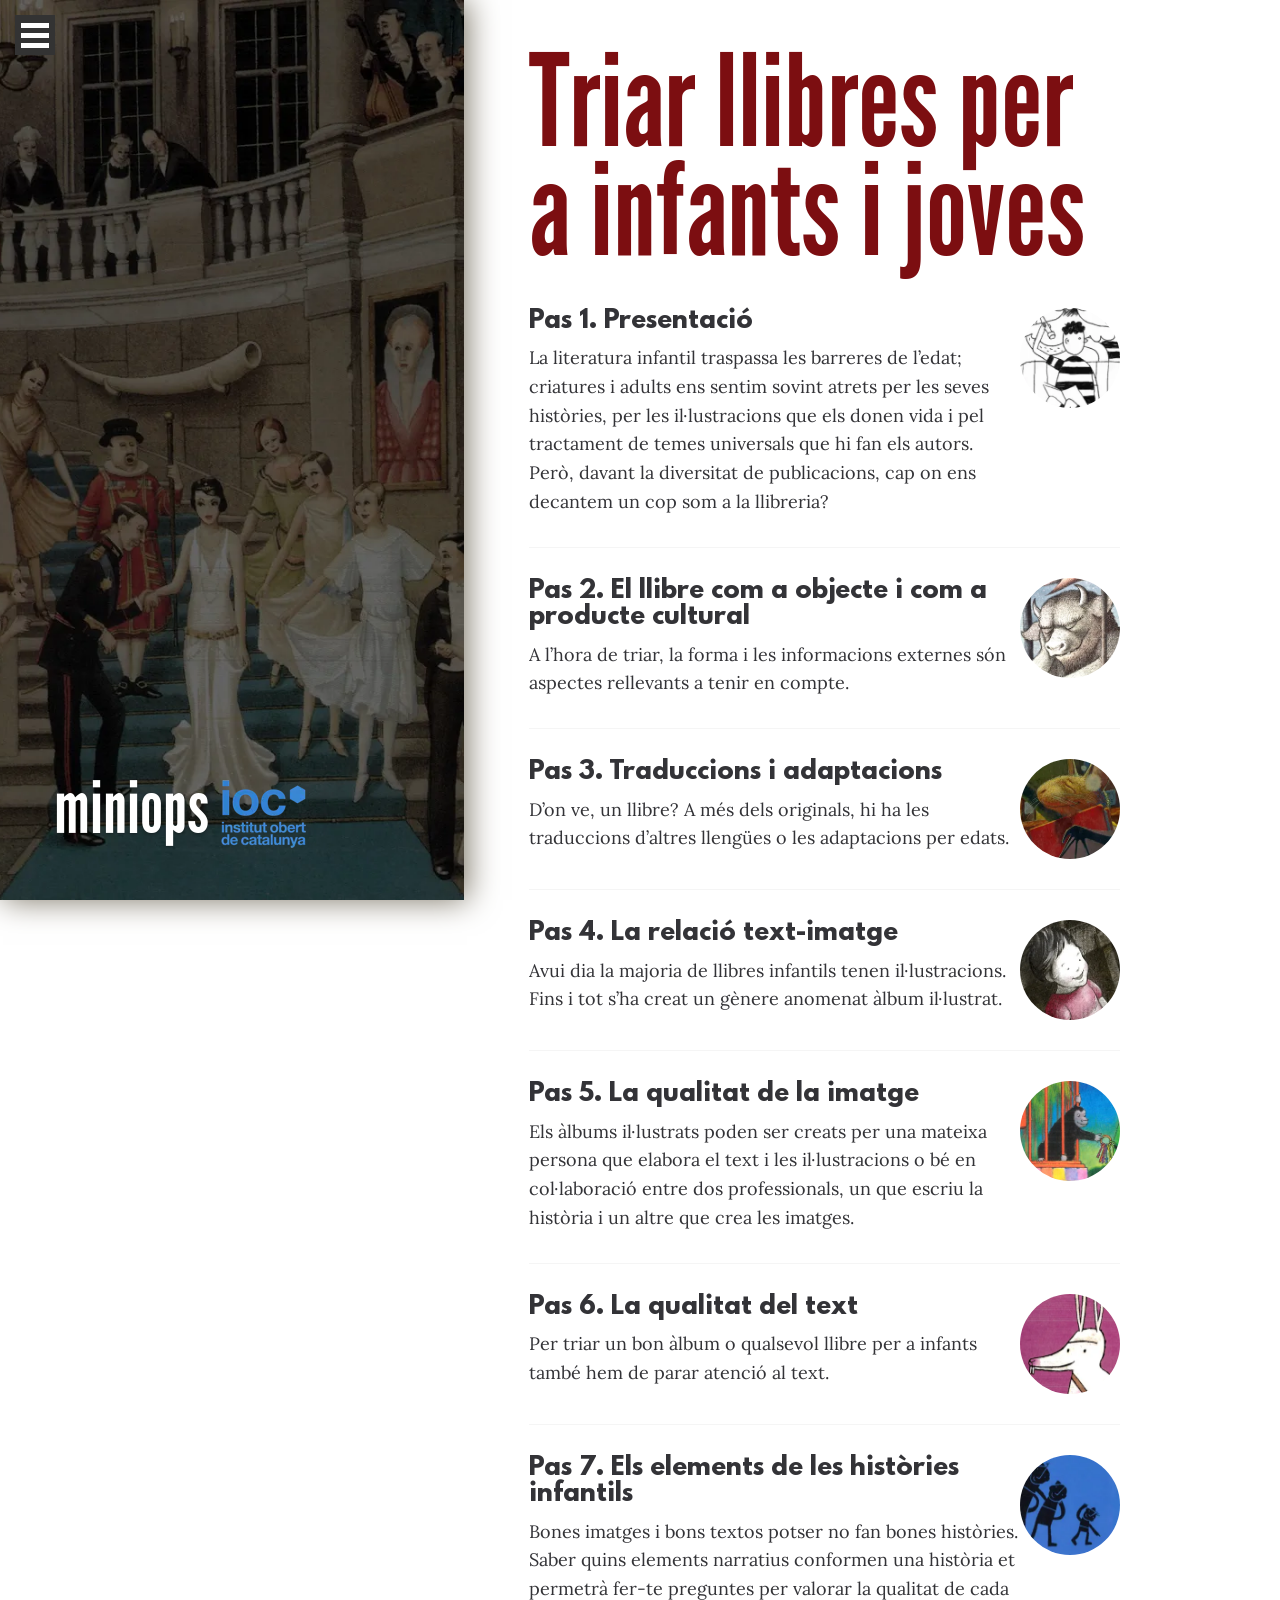
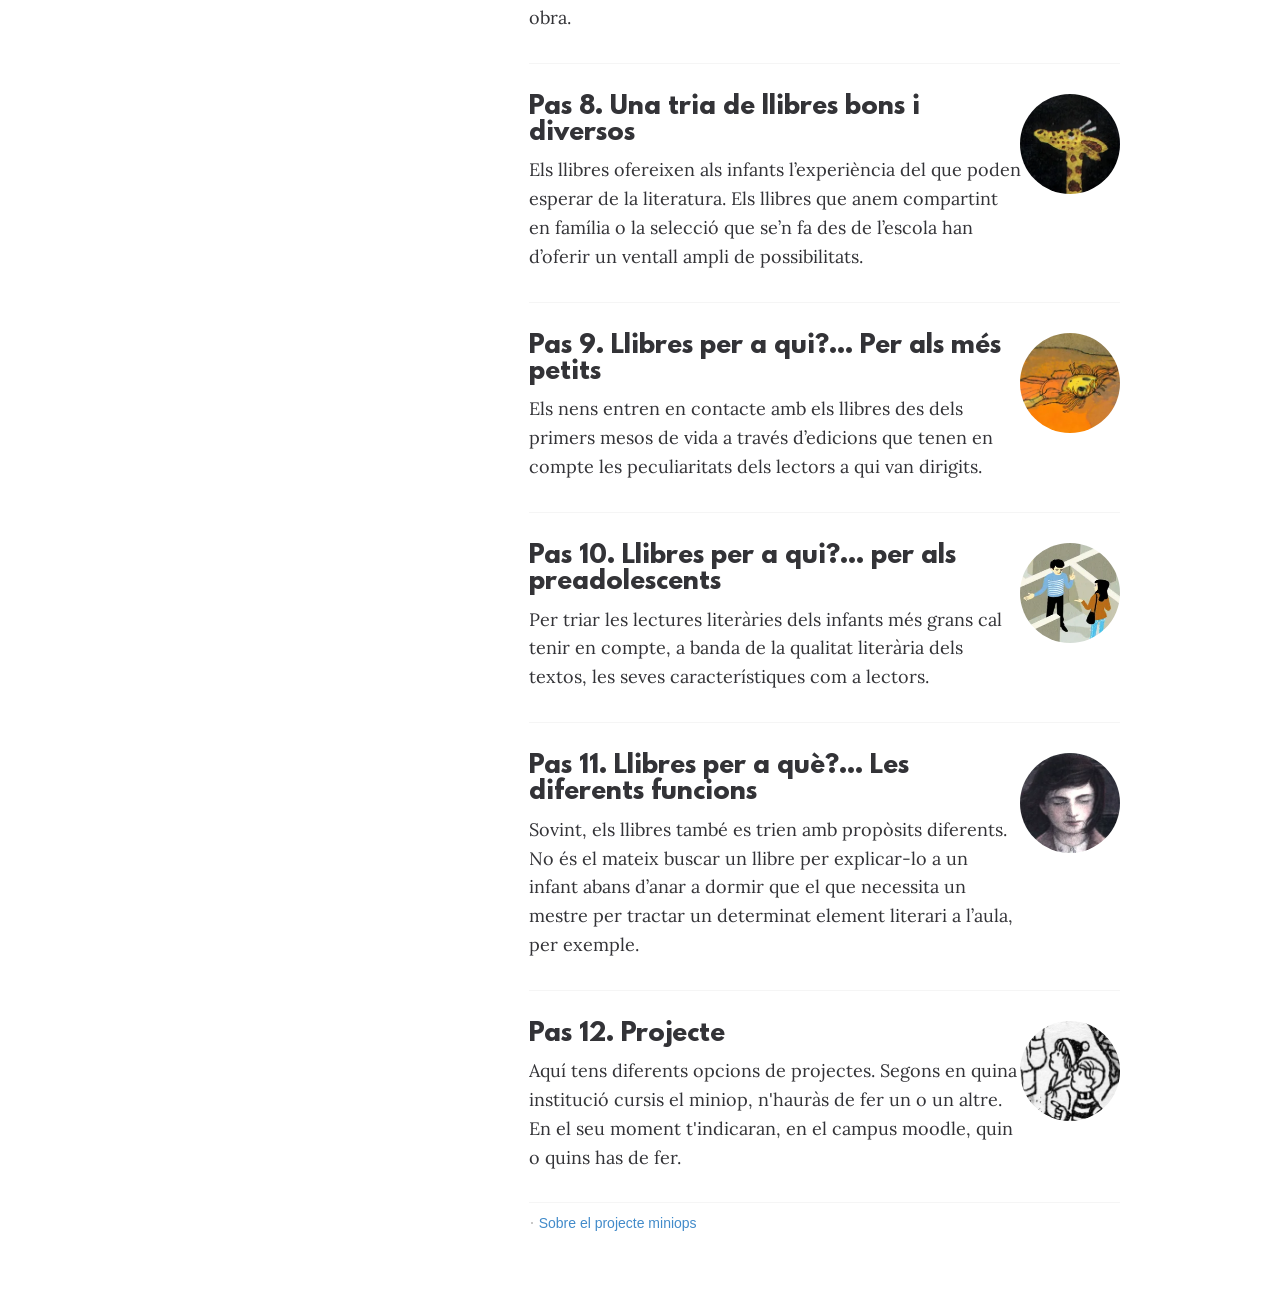
==== index.html @ c035028c "First commit after Codex's inspection" ====
<!--
 ███▄ ▄███▓ ██▓ ███▄    █  ██▓ ▒█████   ██▓███    ██████
▓██▒▀█▀ ██▒▓██▒ ██ ▀█   █ ▓██▒▒██▒  ██▒▓██░  ██▒▒██    ▒
▓██    ▓██░▒██▒▓██  ▀█ ██▒▒██▒▒██░  ██▒▓██░ ██▓▒░ ▓██▄
▒██    ▒██ ░██░▓██▒  ▐▌██▒░██░▒██   ██░▒██▄█▓▒ ▒  ▒   ██▒
▒██▒   ░██▒░██░▒██░   ▓██░░██░░ ████▓▒░▒██▒ ░  ░▒██████▒▒
░ ▒░   ░  ░░▓  ░ ▒░   ▒ ▒ ░▓  ░ ▒░▒░▒░ ▒▓▒░ ░  ░▒ ▒▓▒ ▒ ░
░  ░      ░ ▒ ░░ ░░   ░ ▒░ ▒ ░  ░ ▒ ▒░ ░▒ ░     ░ ░▒  ░ ░
░      ░    ▒ ░   ░   ░ ░  ▒ ░░ ░ ░ ▒  ░░       ░  ░  ░
       ░    ░           ░  ░      ░ ░                 ░
-->

<!DOCTYPE html>
<html class="no-js">

<head>
    <meta charset="utf-8">
    <meta http-equiv="X-UA-Compatible" content="IE=edge,chrome=1">
    <title>Triar llibres per a infants i joves</title>
    <meta name="description" content="">
    <meta name="viewport" content="width=device-width">
    <link rel="stylesheet" href="css/bootstrap.min.css">
    <!-- Fonts -->
    <link href="assets/css/plugins/font-awesome/css/font-awesome.min.css" rel="stylesheet" type="text/css">
    <link rel="preconnect" href="https://fonts.googleapis.com">
    <link rel="preconnect" href="https://fonts.gstatic.com" crossorigin>
    <link href="https://fonts.googleapis.com/css?family=Lora:400,700,400italic,700italic|Montserrat:400,700|Pacifico|Source+Sans+Pro:400,700|Droid+Serif:400,400italic,700&display=swap" rel="stylesheet" type="text/css">
    <link rel="stylesheet" href="https://weloveiconfonts.com/api/?family=entypo" type="text/css">
<link rel="stylesheet" href="css/main.css">
    <link rel="stylesheet" href="css/miniops.css">
    <script src="js/vendor/modernizr-2.6.2-respond-1.1.0.min.js"></script>
</head>

<body>
    <div class="container home-container">
        <div class="row">
            <div id="menu">
                <h3>Índex del curs</h3>
                <ul>
                    <!-- <li><a href="../../index.html">Portada</a></li> -->
                    <li><a class="active" href="#">Portada</a></li>
                    <li><a href="1/index.html">Pas 1. Presentació</a></li>
                    <li><a href="2/index.html">Pas 2. El llibre com a objecte i com a producte cultural</a></li>
                    <li><a href="3/index.html">Pas 3. Traduccions i adaptacions</a></li>
                    <li><a href="4/index.html">Pas 4. La relació text-imatge</a></li>
                    <li><a href="5/index.html">Pas 5. La qualitat de la imatge</a></li>
                    <li><a href="6/index.html">Pas 6. La qualitat del text</a></li>
                    <li><a href="7/index.html">Pas 7. Els elements de les històries infantils</a></li>
                    <li><a href="8/index.html">Pas 8. Una tria de llibres bons i diversos</a></li>
                    <li><a href="9/index.html">Pas 9. Llibres per a qui?... Per als més petits</a></li>
                    <li><a href="10/index.html">Pas 10. Llibres per a qui?... per als preadolescents</a></li>
                    <li><a href="11/index.html">Pas 11. Llibres per a què… Les diferents funcions</a></li>
                    <li><a href="12/index.html">Pas 12. Projecte</a></li>
                </ul>
            </div>
            <div class="sidebar col-md-5 col-sm-12 " style="box-shadow: 3px 0px 30px #7a7363;">
                <span class="menu-trigger side-writer-icon animated fadeInDown">
                    <span class="bar"></span>
                <span class="bar"></span>
                <span class="bar"></span>
                </span>
                <!-- if the user has javascript disabled they can still use the menu -->
                <noscript>
                    <div class="no-js-menu">
                        <ul>
                            <li><i class="entypo-user"></i><a href="../index.html">Portada</a></li>
                            <li><i class="entypo-star"></i><a href="favorites.html">Avís legal</a></li>
                            <li><i class="entypo-chart-area"></i><a href="dashboard.html">miniops</a></li>
                            <li><a href="../12/index.html">Pas 12. Projecte</a></li>
                        </ul>
                    </div>
                </noscript>
                <!-- end no script -->
                <!-- Aside -->
                <div class="site-info">
                    <div class="primary-info" style="border: none;">
                        <style type="text/css">
                        .primary-info a:hover {
                            background-color: white;
                            color: black !important;
                            text-shadow: none;
                        }
                        </style>
                        <h1 style="font-size: 72px; font-family: LeagueGothic;"><a style="border: none !important; padding: .13em;" href="https://miniops.ioc.cat/">miniops <img src="img/ioc.opt.webp" width="88" height="72" decoding="async"></a></h1>
                    </div>
                    <div class="secondary-info">
                        <!-- <p><a class="btn btn-writer btn-post" href="#"><i class="entypo-doc-text"></i>Join Us</a> or <a href="#">Share your story</a></p> -->
                    </div>
                </div>
            </div>
            <div class="col-md-7 col-sm-12 col-md-offset-5 main-content">
                <!--                    <div class="nav">
                        <a href="#" class="select-posts active">Portada</a>
                         <a href="#" class="select-categories">Índex del curs</a>
                    </div> -->
                <div class="home-page-posts animated fadeIn ">
                    <h1 style="font-size: 128px; margin-top: 0; padding-top: 0; color: #7c0e11; font-family: LeagueGothic; line-height: 85%;">Triar llibres per a infants i joves</h1>
                    <!-- Pas 1 -->
                    <div class="post">
                        <section>
                            <div class="post-preview col-xs-10  no-gutter">
                                <h2><a href="1/index.html">Pas 1. Presentació</a></h2>
                                <p>La literatura infantil traspassa les barreres de l’edat; criatures i adults ens sentim sovint atrets per les seves històries, per les il·lustracions que els donen vida i pel tractament de temes universals que hi fan els autors. Però, davant la diversitat de publicacions, cap on ens decantem un cop som a la llibreria?</p>
                            </div>
                            <div class=" col-xs-2  no-gutter">
                                <img src="img/profile-pas-1.opt.webp" class="user-icon user-1" alt="user-image" width="220" height="219" decoding="async" loading="lazy">
                            </div>
                        </section>
                    </div>
                    <!-- Pas 2 -->
                    <div class="post">
                        <section>
                            <div class="post-preview col-xs-10  no-gutter">
                                <h2><a href="2/index.html">Pas 2. El llibre com a objecte i com a producte cultural</a></h2>
                                <p>A l’hora de triar, la forma i les informacions externes són aspectes rellevants a tenir en compte.</p>
                            </div>
                            <div class=" col-xs-2  no-gutter">
                                <img src="img/profile-pas-2.opt.webp" class="user-icon user-1" alt="user-image" width="220" height="220" decoding="async" loading="lazy">
                            </div>
                        </section>
                    </div>
                    <!-- Pas 3 -->
                    <div class="post">
                        <section>
                            <div class="post-preview col-xs-10 no-gutter">
                                <h2><a href="3/index.html">Pas 3. Traduccions i adaptacions</a></h2>
                                <p>D’on ve, un llibre? A més dels originals, hi ha les traduccions d’altres llengües o les adaptacions per edats.</p>
                            </div>
                            <div class=" col-xs-2 no-gutter">
                                <img src="img/profile-pas-3.opt.webp" class="user-icon user-1" alt="user-image" width="220" height="210" decoding="async" loading="lazy">
                            </div>
                        </section>
                    </div>
                    <!-- Pas 4 -->
                    <div class="post">
                        <section>
                            <div class="post-preview col-xs-10 no-gutter">
                                <h2><a href="4/index.html">Pas 4. La relació text-imatge</a></h2>
                                <p>Avui dia la majoria de llibres infantils tenen il·lustracions. Fins i tot s’ha creat un gènere anomenat àlbum il·lustrat.</p>
                            </div>
                            <div class=" col-xs-2 no-gutter">
                                <img src="img/profile-pas-4.opt.webp" class="user-icon user-1" alt="user-image" width="215" height="220" decoding="async" loading="lazy">
                            </div>
                        </section>
                    </div>
                    <!-- Pas 5 -->
                    <div class="post">
                        <section>
                            <div class="post-preview col-xs-10 no-gutter">
                                <h2><a href="5/index.html">Pas 5. La qualitat de la imatge</a></h2>
                                <p>Els àlbums il·lustrats poden ser creats per una mateixa persona que elabora el text i les il·lustracions o bé en col·laboració entre dos professionals, un que escriu la història i un altre que crea les imatges.</p>
                            </div>
                            <div class=" col-xs-2 no-gutter">
                                <img src="img/profile-pas-5.opt.webp" class="user-icon user-1" alt="user-image" width="220" height="215" decoding="async" loading="lazy">
                            </div>
                        </section>
                    </div>
                    <!-- Pas 6 -->
                    <div class="post">
                        <section>
                            <div class="post-preview col-xs-10 no-gutter">
                                <h2><a href="6/index.html">Pas 6. La qualitat del text</a></h2>
                                <p>Per triar un bon àlbum o qualsevol llibre per a infants també hem de parar atenció al text.</p>
                            </div>
                            <div class=" col-xs-2 no-gutter">
                                <img src="img/profile-pas-6.opt.webp" class="user-icon user-1" alt="user-image" width="220" height="201" decoding="async" loading="lazy">
                            </div>
                        </section>
                    </div>
                    <!-- Pas 7 -->
                    <div class="post">
                        <section>
                            <div class="post-preview col-xs-10 no-gutter">
                                <h2><a href="7/index.html">Pas 7. Els elements de les històries infantils</a></h2>
                                <p>Bones imatges i bons textos potser no fan bones històries. Saber quins elements narratius conformen una història et permetrà fer-te preguntes per valorar la qualitat de cada obra.</p>
                            </div>
                            <div class=" col-xs-2 no-gutter">
                                <img src="img/profile-pas-7.opt.webp" class="user-icon user-1" alt="user-image" width="220" height="210" decoding="async" loading="lazy">
                            </div>
                        </section>
                    </div>
                    <!-- Pas 8 -->
                    <div class="post">
                        <section>
                            <div class="post-preview col-xs-10 no-gutter">
                                <h2><a href="8/index.html">Pas 8. Una tria de llibres bons i diversos </a></h2>
                                <p>Els llibres ofereixen als infants l’experiència del que poden esperar de la literatura. Els llibres que anem compartint en família o la selecció que se’n fa des de l’escola han d’oferir un ventall ampli de possibilitats.</p>
                            </div>
                            <div class=" col-xs-2 no-gutter">
                                <img src="img/profile-pas-8.opt.webp" class="user-icon user-1" alt="user-image" width="220" height="203" decoding="async" loading="lazy">
                            </div>
                        </section>
                    </div>
                    <!-- Pas 9 -->
                    <div class="post">
                        <section>
                            <div class="post-preview col-xs-10 no-gutter">
                                <h2><a href="9/index.html">Pas 9. Llibres per a qui?... Per als més petits</a></h2>
                                <p>Els nens entren en contacte amb els llibres des dels primers mesos de vida a través d’edicions que tenen en compte les peculiaritats dels lectors a qui van dirigits.</p>
                            </div>
                            <div class=" col-xs-2 no-gutter">
                                <img src="img/profile-pas-9.opt.webp" class="user-icon user-1" alt="user-image" width="207" height="220" decoding="async" loading="lazy">
                            </div>
                        </section>
                    </div>
                    <!-- Pas 10 -->
                    <div class="post">
                        <section>
                            <div class="post-preview col-xs-10 no-gutter">
                                <h2><a href="10/index.html">Pas 10. Llibres per a qui?... per als preadolescents</a></h2>
                                <p>Per triar les lectures literàries dels infants més grans cal tenir en compte, a banda de la qualitat literària dels textos, les seves característiques com a lectors.</p>
                            </div>
                            <div class=" col-xs-2 no-gutter">
                                <img src="img/profile-pas-10.opt.webp" class="user-icon user-1" alt="user-image" width="193" height="220" decoding="async" loading="lazy">
                            </div>
                        </section>
                    </div>
                    <!-- Pas 11 -->
                    <div class="post">
                        <section>
                            <div class="post-preview col-xs-10 no-gutter">
                                <h2><a href="11/index.html">Pas 11. Llibres per a què?... Les diferents funcions</a></h2>
                                <p>Sovint, els llibres també es trien amb propòsits diferents. No és el mateix buscar un llibre per explicar-lo a un infant abans d’anar a dormir que el que necessita un mestre per tractar un determinat element literari a l’aula, per exemple.</p>
                            </div>
                            <div class=" col-xs-2 no-gutter">
                                <img src="img/profile-pas-11.opt.webp" class="user-icon user-1" alt="user-image" width="203" height="220" decoding="async" loading="lazy">
                            </div>
                        </section>
                    </div>
                    <!-- Pas 11 -->
                    <div class="post">
                        <section>
                            <div class="post-preview col-xs-10 no-gutter">
                                <h2><a href="12/index.html">Pas 12. Projecte</a></h2>
                                <p>
                                    Aquí tens diferents opcions de projectes. Segons en quina institució cursis el miniop, n'hauràs de fer un o un altre. En el seu moment t'indicaran, en el campus moodle, quin o quins has de fer.
                                </p>
                                <!-- <p>Sovint, els llibres també es trien amb propòsits diferents. No és el mateix buscar un llibre per explicar-lo a un infant abans d’anar a dormir que el que necessita un mestre per tractar un determinat element literari a l’aula, per exemple.</p> -->
                            </div>
                            <div class=" col-xs-2 no-gutter">
                                <img src="img/profile-pas-12.opt.webp" class="user-icon user-1" alt="user-image" width="220" height="202" decoding="async" loading="lazy">
                            </div>
                        </section>
                    </div>
                </div>
                <!-- Home page posts -->
                <!-- le Projecte -->
                <!--
            <div class="home-page-categories hide animated fadeIn ">
              <div class="category row">
                <section>
                    <h1>Projecte</h1>

<p>El text de la veu en off apareix en negreta i en rodona s’explica com s’aniria veient:</p>
<p>[Música suau de fons. Mostra de la panoràmica conjunta (llibres sobre una taula –llista general final- de manera que se’n pugui observar bé la diversitat) mentre la veu diu això:]</p>
<p><strong>Com saps, de llibres infantils n’hi ha de moltes menes.</strong></p>
<p><strong>Fixa’t en com poden variar pel que fa al tamany, la forma, les portades i contraportades. N’hi ha de molts autors i il·lustradors; de moltes editorials i col·leccions; destinats a edats diferents…</strong></p>
<p><strong>De grans i de petits; de quadrats, de rectangulars, d’arrodonits…; amb més o menys pàgines, que també poden ser de gruixos diversos segons els lectors a què es destinen.</strong></p>
<p><strong>Alguns es poden manipular i ofereixen possibilitats que van més enllà del text i les il·lustracions, com els pop-ups i els que incorporen elements que apel·len als sentits (el tacte, l’oïda…).</strong></p>
<p><strong>Pots trobar-ne de poesia, narrativa, llibres informatius… I que siguin o bé originals (escrits en la llengua en què els pots llegir directament) o bé traduccions o adaptacions.</strong></p>
<p>[Pausa breu amb pujada de la música. Baixada i zoom successiu en sis llibres per respondre totes les preguntes en cada cas:]</p>
<p>1.<em>* Aquest, per exemple, … R. Rimbau i E. Schmid (il·l.): La llegenda de Sant Jordi. PAM, 2008. Col·lecció Primers Contes, 4<br />2. <strong>Aquest altre,…</strong> El ratolí i els altres rosegadors. Il·l: S. Pérols. Trad.: N. Font. Cruïlla Saber, 1991. Col·lecció Món Meravellós<br />3. <strong>Aquí tenim, en canvi,…</strong> Casas, L: Bestiari. PAM, 2004<br />4.</em>* Ara fixem-nos en aquest:…** Sendak, Maurice: Allà on viuen els monstres. Trad.: Maria Viu Rodríguez. Kalandraka<br />5. **I encara,… ** Animals del zoo. Planeta, 2006<br />6. <strong>Per acabar,…</strong> OLIVER JEFFERS, L’increïble nen menjallibres. Trad.: Nàdia Revenga. Andana Editorial, 2013</p>
<p>[Les mans tanquen l’últim llibre, el deixen al seu lloc i la càmera se n’allunya per tornar a mostrar la panoràmica, amb la música que puja una mica de volum i torna a baixar per donar pas al final:]</p>
<p><strong>Com pots veure, tot això ja ens dóna molta informació per fer la nostra tria; sempre segons què busquem, és clar</strong>. [Nova pujada de música i fos a negre per acabar]</p>
                </section>
              </div>
            </div>

           -->
                <!-- Le footer -->
                <div class="home-footer">
                    <!-- <a href="post.html"> Sobre aquest curs </a> -->
                    <i class="link-spacer"></i>
                    <a href="https://miniops.ioc.cat/about.html"> Sobre el projecte miniops</a>
                </div>
            </div>
            <!-- ./main content -->
        </div>
        <!-- ./row -->
    </div>
    <!-- ./container -->
    <script src="js/vendor/jquery-1.10.1.min.js"></script>
    <script src="js/vendor/jquery.jpanelmenu.min.js"></script>
    <script src="js/vendor/bootstrap.min.js" defer></script>
    <script src="js/main.js" defer></script>
</body>

</html>
---- css/main.css ----
/* line 13, ../sass/_type.sass */
body,
button,
input,
select,
textarea {
  text-rendering: optimizeLegibility;
  -webkit-font-smoothing: antialiased;
  color: #333337;
}

/* line 22, ../sass/_type.sass */
p {
  margin-bottom: 30px;
  font-family: Lora,"Helvetica Neue",Helvetica,Arial,sans-serif, "Droid Serif", serif;
  font-size: 18px;
  font-size: 1.8rem;
  line-height: 24px;
  line-height: 2.4rem;
}
@media (min-width: 768px) {
  /* line 22, ../sass/_type.sass */
  p {
    font-size: 20px;
    font-size: 2rem;
    line-height: 28px;
    line-height: 2.8rem;
  }
}
@media (min-width: 992px) {
  /* line 22, ../sass/_type.sass */
  p {
    font-size: 22px;
    font-size: 2.2rem;
    line-height: 32px;
    line-height: 3.2rem;
  }
}

/* line 35, ../sass/_type.sass */
a {
  text-decoration: none;
  color: white;
  border-bottom: solid 1px #fafafa;
}
/* line 40, ../sass/_type.sass */
a:hover {
  color: #4761e2;
  text-decoration: none;
  -webkit-transition: all, 300ms;
  -moz-transition: all, 300ms;
  -o-transition: all, 300ms;
  transition: all, 300ms;
}

/* line 45, ../sass/_type.sass */
h1,
h2 {
  font-family: "Source Sans Pro", sans-serif;
  font-weight: 700;
}

/* line 50, ../sass/_type.sass */
h1 {
  font-size: 38px;
  font-size: 3.8rem;
}

/* line 53, ../sass/_type.sass */
h2 {
  font-size: 32px;
  font-size: 3.2rem;
}

/* line 57, ../sass/_type.sass */
h3 {
  font-size: 32px;
  font-size: 3.2rem;
  font-family: "Source Sans Pro", sans-serif;, serif;
  font-weight: 700;
}

/* line 61, ../sass/_type.sass */
h4 {
  font-family: "Droid Serif", serif;
}

/* line 64, ../sass/_type.sass */
b {
  font-weight: 700;
}

/* line 66, ../sass/_type.sass */
i {
  font-style: italic;
}

/* line 68, ../sass/_type.sass */
ul,
ol {
  margin-bottom: 20px;
  padding-left: 20px;
  font-size: 16px;
  font-size: 1.6rem;
}
/* line 74, ../sass/_type.sass */
ul li,
ol li {
  margin: 5px 0;
  font-family: Lora,"Helvetica Neue",Helvetica,Arial,sans-serif, "Droid Serif", serif;
  font-size: 18px;
}

/* line 77, ../sass/_type.sass */
[class*="entypo-"]:before {
  font-family: "entypo", sans-serif;
}

/* line 1, ../sass/_animate.scss */
.animated {
  -webkit-animation-fill-mode: both;
  -moz-animation-fill-mode: both;
  -ms-animation-fill-mode: both;
  -o-animation-fill-mode: both;
  animation-fill-mode: both;
  -webkit-animation-duration: 1s;
  -moz-animation-duration: 1s;
  -ms-animation-duration: 1s;
  -o-animation-duration: 1s;
  animation-duration: 1s;
}

/* line 1, ../sass/_animate.scss */
.animated.hinge {
  -webkit-animation-duration: 1s;
  -moz-animation-duration: 1s;
  -ms-animation-duration: 1s;
  -o-animation-duration: 1s;
  animation-duration: 1s;
}

@-webkit-keyframes fadeIn {
  /* line 2, ../sass/_animate.scss */
  0% {
    opacity: 0;
  }

  /* line 2, ../sass/_animate.scss */
  100% {
    opacity: 1;
  }
}

@-moz-keyframes fadeIn {
  /* line 6, ../sass/_animate.scss */
  0% {
    opacity: 0;
  }

  /* line 7, ../sass/_animate.scss */
  100% {
    opacity: 1;
  }
}

@-o-keyframes fadeIn {
  /* line 11, ../sass/_animate.scss */
  0% {
    opacity: 0;
  }

  /* line 12, ../sass/_animate.scss */
  100% {
    opacity: 1;
  }
}

@keyframes fadeIn {
  /* line 16, ../sass/_animate.scss */
  0% {
    opacity: 0;
  }

  /* line 17, ../sass/_animate.scss */
  100% {
    opacity: 1;
  }
}

/* line 20, ../sass/_animate.scss */
.fadeIn {
  -webkit-animation-name: fadeIn;
  -moz-animation-name: fadeIn;
  -o-animation-name: fadeIn;
  animation-name: fadeIn;
}

@-webkit-keyframes fadeInUp {
  /* line 27, ../sass/_animate.scss */
  0% {
    opacity: 0;
    -webkit-transform: translateY(20px);
  }

  /* line 32, ../sass/_animate.scss */
  100% {
    opacity: 1;
    -webkit-transform: translateY(0);
  }
}

@-moz-keyframes fadeInUp {
  /* line 39, ../sass/_animate.scss */
  0% {
    opacity: 0;
    -moz-transform: translateY(20px);
  }

  /* line 44, ../sass/_animate.scss */
  100% {
    opacity: 1;
    -moz-transform: translateY(0);
  }
}

@-o-keyframes fadeInUp {
  /* line 51, ../sass/_animate.scss */
  0% {
    opacity: 0;
    -o-transform: translateY(20px);
  }

  /* line 56, ../sass/_animate.scss */
  100% {
    opacity: 1;
    -o-transform: translateY(0);
  }
}

@keyframes fadeInUp {
  /* line 63, ../sass/_animate.scss */
  0% {
    opacity: 0;
    transform: translateY(20px);
  }

  /* line 68, ../sass/_animate.scss */
  100% {
    opacity: 1;
    transform: translateY(0);
  }
}

/* line 74, ../sass/_animate.scss */
.fadeInUp {
  -webkit-animation-name: fadeInUp;
  -moz-animation-name: fadeInUp;
  -o-animation-name: fadeInUp;
  animation-name: fadeInUp;
}

@-webkit-keyframes fadeInDown {
  /* line 81, ../sass/_animate.scss */
  0% {
    opacity: 0;
    -webkit-transform: translateY(-20px);
  }

  /* line 86, ../sass/_animate.scss */
  100% {
    opacity: 1;
    -webkit-transform: translateY(0);
  }
}

@-moz-keyframes fadeInDown {
  /* line 93, ../sass/_animate.scss */
  0% {
    opacity: 0;
    -moz-transform: translateY(-20px);
  }

  /* line 98, ../sass/_animate.scss */
  100% {
    opacity: 1;
    -moz-transform: translateY(0);
  }
}

@-o-keyframes fadeInDown {
  /* line 105, ../sass/_animate.scss */
  0% {
    opacity: 0;
    -o-transform: translateY(-20px);
  }

  /* line 110, ../sass/_animate.scss */
  100% {
    opacity: 1;
    -o-transform: translateY(0);
  }
}

@keyframes fadeInDown {
  /* line 117, ../sass/_animate.scss */
  0% {
    opacity: 0;
    transform: translateY(-20px);
  }

  /* line 122, ../sass/_animate.scss */
  100% {
    opacity: 1;
    transform: translateY(0);
  }
}

/* line 128, ../sass/_animate.scss */
.fadeInDown {
  -webkit-animation-name: fadeInDown;
  -moz-animation-name: fadeInDown;
  -o-animation-name: fadeInDown;
  animation-name: fadeInDown;
}

@-webkit-keyframes fadeInLeft {
  /* line 135, ../sass/_animate.scss */
  0% {
    opacity: 0;
    -webkit-transform: translateX(-20px);
  }

  /* line 140, ../sass/_animate.scss */
  100% {
    opacity: 1;
    -webkit-transform: translateX(0);
  }
}

@-moz-keyframes fadeInLeft {
  /* line 147, ../sass/_animate.scss */
  0% {
    opacity: 0;
    -moz-transform: translateX(-20px);
  }

  /* line 152, ../sass/_animate.scss */
  100% {
    opacity: 1;
    -moz-transform: translateX(0);
  }
}

@-o-keyframes fadeInLeft {
  /* line 159, ../sass/_animate.scss */
  0% {
    opacity: 0;
    -o-transform: translateX(-20px);
  }

  /* line 164, ../sass/_animate.scss */
  100% {
    opacity: 1;
    -o-transform: translateX(0);
  }
}

@keyframes fadeInLeft {
  /* line 171, ../sass/_animate.scss */
  0% {
    opacity: 0;
    transform: translateX(-20px);
  }

  /* line 176, ../sass/_animate.scss */
  100% {
    opacity: 1;
    transform: translateX(0);
  }
}

/* line 182, ../sass/_animate.scss */
.fadeInLeft {
  -webkit-animation-name: fadeInLeft;
  -moz-animation-name: fadeInLeft;
  -o-animation-name: fadeInLeft;
  animation-name: fadeInLeft;
}

@-webkit-keyframes fadeInRight {
  /* line 189, ../sass/_animate.scss */
  0% {
    opacity: 0;
    -webkit-transform: translateX(20px);
  }

  /* line 194, ../sass/_animate.scss */
  100% {
    opacity: 1;
    -webkit-transform: translateX(0);
  }
}

@-moz-keyframes fadeInRight {
  /* line 201, ../sass/_animate.scss */
  0% {
    opacity: 0;
    -moz-transform: translateX(20px);
  }

  /* line 206, ../sass/_animate.scss */
  100% {
    opacity: 1;
    -moz-transform: translateX(0);
  }
}

@-o-keyframes fadeInRight {
  /* line 213, ../sass/_animate.scss */
  0% {
    opacity: 0;
    -o-transform: translateX(20px);
  }

  /* line 218, ../sass/_animate.scss */
  100% {
    opacity: 1;
    -o-transform: translateX(0);
  }
}

@keyframes fadeInRight {
  /* line 225, ../sass/_animate.scss */
  0% {
    opacity: 0;
    transform: translateX(20px);
  }

  /* line 230, ../sass/_animate.scss */
  100% {
    opacity: 1;
    transform: translateX(0);
  }
}

/* line 236, ../sass/_animate.scss */
.fadeInRight {
  -webkit-animation-name: fadeInRight;
  -moz-animation-name: fadeInRight;
  -o-animation-name: fadeInRight;
  animation-name: fadeInRight;
}

@-webkit-keyframes fadeInDownBig {
  /* line 243, ../sass/_animate.scss */
  0% {
    opacity: 0;
    -webkit-transform: translateY(-2000px);
  }

  /* line 248, ../sass/_animate.scss */
  100% {
    opacity: 1;
    -webkit-transform: translateY(0);
  }
}

@-moz-keyframes fadeInDownBig {
  /* line 255, ../sass/_animate.scss */
  0% {
    opacity: 0;
    -moz-transform: translateY(-2000px);
  }

  /* line 260, ../sass/_animate.scss */
  100% {
    opacity: 1;
    -moz-transform: translateY(0);
  }
}

@-o-keyframes fadeInDownBig {
  /* line 267, ../sass/_animate.scss */
  0% {
    opacity: 0;
    -o-transform: translateY(-2000px);
  }

  /* line 272, ../sass/_animate.scss */
  100% {
    opacity: 1;
    -o-transform: translateY(0);
  }
}

@keyframes fadeInDownBig {
  /* line 279, ../sass/_animate.scss */
  0% {
    opacity: 0;
    transform: translateY(-2000px);
  }

  /* line 284, ../sass/_animate.scss */
  100% {
    opacity: 1;
    transform: translateY(0);
  }
}

/* line 290, ../sass/_animate.scss */
.fadeInDownBig {
  -webkit-animation-name: fadeInDownBig;
  -moz-animation-name: fadeInDownBig;
  -o-animation-name: fadeInDownBig;
  animation-name: fadeInDownBig;
}

@-webkit-keyframes fadeOut {
  /* line 297, ../sass/_animate.scss */
  0% {
    opacity: 1;
  }

  /* line 298, ../sass/_animate.scss */
  100% {
    opacity: 0;
  }
}

@-moz-keyframes fadeOut {
  /* line 302, ../sass/_animate.scss */
  0% {
    opacity: 1;
  }

  /* line 303, ../sass/_animate.scss */
  100% {
    opacity: 0;
  }
}

@-o-keyframes fadeOut {
  /* line 307, ../sass/_animate.scss */
  0% {
    opacity: 1;
  }

  /* line 308, ../sass/_animate.scss */
  100% {
    opacity: 0;
  }
}

@keyframes fadeOut {
  /* line 312, ../sass/_animate.scss */
  0% {
    opacity: 1;
  }

  /* line 313, ../sass/_animate.scss */
  100% {
    opacity: 0;
  }
}

/* line 316, ../sass/_animate.scss */
.fadeOut {
  -webkit-animation-name: fadeOut;
  -moz-animation-name: fadeOut;
  -o-animation-name: fadeOut;
  animation-name: fadeOut;
}

@-webkit-keyframes fadeOutUp {
  /* line 323, ../sass/_animate.scss */
  0% {
    opacity: 1;
    -webkit-transform: translateY(0);
  }

  /* line 328, ../sass/_animate.scss */
  100% {
    opacity: 0;
    -webkit-transform: translateY(-20px);
  }
}

@-moz-keyframes fadeOutUp {
  /* line 334, ../sass/_animate.scss */
  0% {
    opacity: 1;
    -moz-transform: translateY(0);
  }

  /* line 339, ../sass/_animate.scss */
  100% {
    opacity: 0;
    -moz-transform: translateY(-20px);
  }
}

@-o-keyframes fadeOutUp {
  /* line 345, ../sass/_animate.scss */
  0% {
    opacity: 1;
    -o-transform: translateY(0);
  }

  /* line 350, ../sass/_animate.scss */
  100% {
    opacity: 0;
    -o-transform: translateY(-20px);
  }
}

@keyframes fadeOutUp {
  /* line 356, ../sass/_animate.scss */
  0% {
    opacity: 1;
    transform: translateY(0);
  }

  /* line 361, ../sass/_animate.scss */
  100% {
    opacity: 0;
    transform: translateY(-20px);
  }
}

/* line 367, ../sass/_animate.scss */
.fadeOutUp {
  -webkit-animation-name: fadeOutUp;
  -moz-animation-name: fadeOutUp;
  -o-animation-name: fadeOutUp;
  animation-name: fadeOutUp;
}

@-webkit-keyframes fadeOutDown {
  /* line 374, ../sass/_animate.scss */
  0% {
    opacity: 1;
    -webkit-transform: translateY(0);
  }

  /* line 379, ../sass/_animate.scss */
  100% {
    opacity: 0;
    -webkit-transform: translateY(20px);
  }
}

@-moz-keyframes fadeOutDown {
  /* line 386, ../sass/_animate.scss */
  0% {
    opacity: 1;
    -moz-transform: translateY(0);
  }

  /* line 391, ../sass/_animate.scss */
  100% {
    opacity: 0;
    -moz-transform: translateY(20px);
  }
}

@-o-keyframes fadeOutDown {
  /* line 398, ../sass/_animate.scss */
  0% {
    opacity: 1;
    -o-transform: translateY(0);
  }

  /* line 403, ../sass/_animate.scss */
  100% {
    opacity: 0;
    -o-transform: translateY(20px);
  }
}

@keyframes fadeOutDown {
  /* line 410, ../sass/_animate.scss */
  0% {
    opacity: 1;
    transform: translateY(0);
  }

  /* line 415, ../sass/_animate.scss */
  100% {
    opacity: 0;
    transform: translateY(20px);
  }
}

/* line 421, ../sass/_animate.scss */
.fadeOutDown {
  -webkit-animation-name: fadeOutDown;
  -moz-animation-name: fadeOutDown;
  -o-animation-name: fadeOutDown;
  animation-name: fadeOutDown;
}

@-webkit-keyframes fadeOutLeft {
  /* line 428, ../sass/_animate.scss */
  0% {
    opacity: 1;
    -webkit-transform: translateX(0);
  }

  /* line 433, ../sass/_animate.scss */
  100% {
    opacity: 0;
    -webkit-transform: translateX(-20px);
  }
}

@-moz-keyframes fadeOutLeft {
  /* line 440, ../sass/_animate.scss */
  0% {
    opacity: 1;
    -moz-transform: translateX(0);
  }

  /* line 445, ../sass/_animate.scss */
  100% {
    opacity: 0;
    -moz-transform: translateX(-20px);
  }
}

@-o-keyframes fadeOutLeft {
  /* line 452, ../sass/_animate.scss */
  0% {
    opacity: 1;
    -o-transform: translateX(0);
  }

  /* line 457, ../sass/_animate.scss */
  100% {
    opacity: 0;
    -o-transform: translateX(-20px);
  }
}

@keyframes fadeOutLeft {
  /* line 464, ../sass/_animate.scss */
  0% {
    opacity: 1;
    transform: translateX(0);
  }

  /* line 469, ../sass/_animate.scss */
  100% {
    opacity: 0;
    transform: translateX(-20px);
  }
}

/* line 475, ../sass/_animate.scss */
.fadeOutLeft {
  -webkit-animation-name: fadeOutLeft;
  -moz-animation-name: fadeOutLeft;
  -o-animation-name: fadeOutLeft;
  animation-name: fadeOutLeft;
}

@-webkit-keyframes fadeOutRight {
  /* line 482, ../sass/_animate.scss */
  0% {
    opacity: 1;
    -webkit-transform: translateX(0);
  }

  /* line 487, ../sass/_animate.scss */
  100% {
    opacity: 0;
    -webkit-transform: translateX(20px);
  }
}

@-moz-keyframes fadeOutRight {
  /* line 494, ../sass/_animate.scss */
  0% {
    opacity: 1;
    -moz-transform: translateX(0);
  }

  /* line 499, ../sass/_animate.scss */
  100% {
    opacity: 0;
    -moz-transform: translateX(20px);
  }
}

@-o-keyframes fadeOutRight {
  /* line 506, ../sass/_animate.scss */
  0% {
    opacity: 1;
    -o-transform: translateX(0);
  }

  /* line 511, ../sass/_animate.scss */
  100% {
    opacity: 0;
    -o-transform: translateX(20px);
  }
}

@keyframes fadeOutRight {
  /* line 518, ../sass/_animate.scss */
  0% {
    opacity: 1;
    transform: translateX(0);
  }

  /* line 523, ../sass/_animate.scss */
  100% {
    opacity: 0;
    transform: translateX(20px);
  }
}

/* line 529, ../sass/_animate.scss */
.fadeOutRight {
  -webkit-animation-name: fadeOutRight;
  -moz-animation-name: fadeOutRight;
  -o-animation-name: fadeOutRight;
  animation-name: fadeOutRight;
}

/* line 1, ../sass/partials/_bootstrap-components.sass */
.btn-primary,
.label-primary,
.progress-bar-primary {
  background: #4761e2;
  border-color: #314edf;
}
/* line 7, ../sass/partials/_bootstrap-components.sass */
.btn-primary:hover,
.label-primary:hover,
.progress-bar-primary:hover {
  background: #2140d5;
  border-color: #213ed0;
}

/* line 11, ../sass/partials/_bootstrap-components.sass */
.btn-success,
.label-success,
.progress-bar-success {
  background: #1abc9c;
  border-color: #17a689;
}
/* line 17, ../sass/partials/_bootstrap-components.sass */
.btn-success:hover,
.label-success:hover,
.progress-bar-success:hover {
  background: #148f77;
  border-color: #138b73;
}

/* line 21, ../sass/partials/_bootstrap-components.sass */
.btn-warning,
.label-warning,
.progress-bar-warning {
  background: #f39c12;
  border-color: #e08e0b;
}
/* line 27, ../sass/partials/_bootstrap-components.sass */
.btn-warning:hover,
.label-warning:hover,
.progress-bar-warning:hover {
  background: #c87f0a;
  border-color: #c37b0a;
}

/* line 31, ../sass/partials/_bootstrap-components.sass */
.btn-danger,
.label-danger,
.progress-bar-danger {
  background: #e24747;
  border-color: #e03a3a;
}
/* line 37, ../sass/partials/_bootstrap-components.sass */
.btn-danger:hover,
.label-danger:hover,
.progress-bar-danger:hover {
  background: #dd2828;
  border-color: #dc2424;
}

/* line 41, ../sass/partials/_bootstrap-components.sass */
.btn-info,
.label-info,
.progress-bar-info {
  background: #9b59b6;
  border-color: #8f4bab;
}
/* line 47, ../sass/partials/_bootstrap-components.sass */
.btn-info:hover,
.label-info:hover,
.progress-bar-info:hover {
  background: #804399;
  border-color: #7d4295;
}

/* line 51, ../sass/partials/_bootstrap-components.sass */
.alert-success {
  background: #dbfaf4;
  border-color: #aef4e6;
  color: #117964;
}

/* line 56, ../sass/partials/_bootstrap-components.sass */
.alert-warning {
  background: #fef7ec;
  border-color: #fce3bc;
  color: #b06f09;
}

/* line 61, ../sass/partials/_bootstrap-components.sass */
.alert-danger {
  background: #fef7f7;
  border-color: #fae1e1;
  color: #be1e1e;
}

/* line 66, ../sass/partials/_bootstrap-components.sass */
.alert-info {
  background: #f0e7f4;
  border-color: #e6d5ed;
  color: #713b87;
}

/* line 72, ../sass/partials/_bootstrap-components.sass */
.progress,
.alert,
.panel {
  /*border-radius: 0;*/
}

/* line 1, ../sass/partials/_shared.sass */
.writer-icon,
.side-writer-icon {
  z-index: 1080;
  position: absolute;
  display: block;
  height: 40px;
  width: 40px;
  background: #333333;
  padding-top: 8px;
}
/* line 11, ../sass/partials/_shared.sass */
.writer-icon:hover,
.side-writer-icon:hover {
  pointer: cursor;
}
/* line 14, ../sass/partials/_shared.sass */
.writer-icon span,
.side-writer-icon span {
  height: 5px;
  width: 28px;
  float: left;
  display: block;
  margin: 0 6px 5px;
  background: white;
}

/* line 22, ../sass/partials/_shared.sass */
.writer-icon {
  top: 15px;
  left: 15px;
}

/* line 26, ../sass/partials/_shared.sass */
.menu-dashboard {
  top: 15px;
  left: 15px;
}

/* line 30, ../sass/partials/_shared.sass */
.meta {
  color: #b6b6b6;
  font-size: 14px;
  font-size: 1.4rem;
}
@media (min-width: 992px) {
  /* line 30, ../sass/partials/_shared.sass */
  .meta {
    font-size: 16px;
    font-size: 1.6rem;
  }
}
/* line 37, ../sass/partials/_shared.sass */
.meta a {
  color: #b6b6b6;
}
/* line 40, ../sass/partials/_shared.sass */
.meta a:hover {
  color: #333337;
  border-bottom: 1px solid #b6b6b6;
}
/* line 44, ../sass/partials/_shared.sass */
.meta i {
  font-style: normal;
}

/* line 47, ../sass/partials/_shared.sass */
.btn-writer {
  padding: 10px 15px;
  background: #fafafa;
  border-bottom: 1px solid rgba(0, 0, 0, 0.1);
  text-shadow: 0 0 0;
  -webkit-border-radius: 4px;
  -moz-border-radius: 4px;
  border-radius: 4px;
}

/* line 54, ../sass/partials/_shared.sass */
.btn-post {
  background: #4761e2;
  color: white;
  font-family: "Source Sans Pro", sans-serif;
}
/* line 59, ../sass/partials/_shared.sass */
.btn-post:hover {
  background-color: #2f49ca;
  color: white;
}
/* line 63, ../sass/partials/_shared.sass */
.btn-post:active {
  background-color: #2b43bd;
}

/* line 66, ../sass/partials/_shared.sass */
.btn-like {
  padding: 13px 24px;
  background: #e24747;
  color: white;
  font-family: "Source Sans Pro", sans-serif;
  margin-right: 20px;
}
/* line 73, ../sass/partials/_shared.sass */
.btn-like:hover {
  background-color: #dd3737;
  color: white;
}
/* line 76, ../sass/partials/_shared.sass */
.btn-like:active {
  background-color: #d62929;
}

/* line 79, ../sass/partials/_shared.sass */
.entypo-heart,
.entypo-doc-text {
  font-style: normal;
  margin-right: 10px;
}

/* line 1, ../sass/partials/_menu.sass */
#menu {
  position: absolute !important;
  top: -9999px !important;
  left: -9999px !important;
}

/* line 6, ../sass/partials/_menu.sass */
.jPanelMenu-panel {
  -webkit-box-shadow: black 2px 2px 10px;
  -moz-box-shadow: black 2px 2px 10px;
  box-shadow: black 2px 2px 10px;
  -webkit-transition: all, 450ms;
  -moz-transition: all, 450ms;
  -o-transition: all, 450ms;
  transition: all, 450ms;
}

/* line 10, ../sass/partials/_menu.sass */
#jPanelMenu-menu {
  background-color: #333337;
  overflow: hidden;
  overflow-y: hidden !important;
}
/* line 15, ../sass/partials/_menu.sass */
#jPanelMenu-menu ul {
  padding: 10px 0;
}
/* line 18, ../sass/partials/_menu.sass */
#jPanelMenu-menu li {
  margin: 0;
  padding: 10px 0;
  list-style: none;
}
/* line 23, ../sass/partials/_menu.sass */
#jPanelMenu-menu li i {
  padding: 0 20px;
  color: #dadada;
  font-style: normal;
  font-size: 18px;
  font-size: 1.8rem;
}
/* line 28, ../sass/partials/_menu.sass */
#jPanelMenu-menu li a {
  color: #dadada;
  font-family: "Source Sans Pro", sans-serif;
  font-weight: 700;
  border-bottom: 0 transparent;
  font-size: 18px;
  font-size: 1.8rem;
}
/* line 35, ../sass/partials/_menu.sass */
#jPanelMenu-menu li a:hover {
  border-bottom: none;
  color: white;
}

/* line 1, ../sass/partials/_sidebar.sass */
.sidebar {
  padding: 15px;
  width: 100%;
  height: 350px;
  background: url(../img/cover.opt.webp) no-repeat center center;
  -webkit-background-size: cover;
  -moz-background-size: cover;
  -o-background-size: cover;
  background-size: cover;
  -webkit-transition: all, 450ms;
  -moz-transition: all, 450ms;
  -o-transition: all, 450ms;
  transition: all, 450ms;
}
@media (min-width: 768px) {
  /* line 1, ../sass/partials/_sidebar.sass */
  .sidebar {
    height: 450px;
  }
}
@media (min-width: 992px) {
  /* line 1, ../sass/partials/_sidebar.sass */
  .sidebar {
    width: 400px;
    height: 100%;
    position: fixed;
    background-color: whitesmoke;
  }
}
@media (min-width: 1200px) {
  /* line 1, ../sass/partials/_sidebar.sass */
  .sidebar {
    width: 464px;
  }
}
/* line 21, ../sass/partials/_sidebar.sass */
.sidebar .site-info {
  padding: 90px 15px 0 15px;
  color: #fafafa;
}
@media (min-width: 768px) {
  /* line 21, ../sass/partials/_sidebar.sass */
  .sidebar .site-info {
    padding: 180px 100px 0 100px;
  }
}
@media (min-width: 992px) {
  /* line 21, ../sass/partials/_sidebar.sass */
  .sidebar .site-info {
    padding: 0 20px;
    position: absolute;
    bottom: 40px;
  }
}
@media (min-width: 1200px) {
  /* line 21, ../sass/partials/_sidebar.sass */
  .sidebar .site-info {
    padding: 0 30px;
  }
}
/* line 34, ../sass/partials/_sidebar.sass */
.sidebar .site-info h1 {
  text-shadow: 0 1px 3px rgba(0, 0, 0, 0.3);
  letter-spacing: -2pt;
  margin-bottom: 0;
}
@media (min-width: 768px) {
  /* line 34, ../sass/partials/_sidebar.sass */
  .sidebar .site-info h1 {
    letter-spacing: 0pt;
    margin-bottom: 10px;
    font-size: 34px;
    font-size: 3.4rem;
  }
}
/* line 43, ../sass/partials/_sidebar.sass */
.sidebar .site-info p {
  margin-bottom: 10px;
  font-family: Lora,"Helvetica Neue",Helvetica,Arial,sans-serif, "Droid Serif", serif;
  text-shadow: 0 1px 3px rgba(0, 0, 0, 0.3);
  line-height: 24px;
  line-height: 2.4rem;
  font-size: 16px;
  font-size: 1.6rem;
}
/* line 50, ../sass/partials/_sidebar.sass */
.sidebar .site-info i {
  font-style: normal;
  margin-right: 10px;
}
/* line 54, ../sass/partials/_sidebar.sass */
.sidebar .site-info .primary-info {
  border-bottom: solid 1px rgba(255, 255, 255, 0.3);
}
/* line 59, ../sass/partials/_sidebar.sass */
.sidebar .site-info .secondary-info p {
  margin: 20px 0 0;
  font-family: Lora,"Helvetica Neue",Helvetica,Arial,sans-serif, "Source Sans Pro", sans-serif;
  font-size: 14px;
  font-size: 1.4rem;
}
/* line 64, ../sass/partials/_sidebar.sass */
.sidebar .site-info .secondary-info .btn-grande {
  margin-right: 10px;
}

/* line 67, ../sass/partials/_sidebar.sass */
.sidebar-fav {
  background: url(../img/background2.opt.webp) no-repeat center center;
  -webkit-background-size: cover;
  -moz-background-size: cover;
  -o-background-size: cover;
  background-size: cover;
}

/* line 1, ../sass/partials/_main-content.sass */
.main-content {
  padding: 30px;
}
@media (min-width: 768px) {
  /* line 1, ../sass/partials/_main-content.sass */
  .main-content {
    padding: 60px 120px;
  }
}
@media (min-width: 992px) {
  /* line 1, ../sass/partials/_main-content.sass */
  .main-content {
    padding: 50px;
  }
}

/* line 9, ../sass/partials/_main-content.sass */
.nav {
  height: 30px;
  border-bottom: solid 1px whitesmoke;
}
/* line 13, ../sass/partials/_main-content.sass */
.nav a {
  padding: 0 0 10px 0;
  margin-right: 10px;
  font-family: "Source Sans Pro", sans-serif;
  color: #b6b6b6;
  text-transform: uppercase;
  font-weight: 700;
  letter-spacing: 2pt;
  font-size: 12px;
  font-size: 1.2rem;
}
/* line 23, ../sass/partials/_main-content.sass */
.nav a:hover {
  color: #333337;
}
/* line 26, ../sass/partials/_main-content.sass */
.nav .active {
  border-bottom: solid 1px black;
  color: #333337;
}

/* line 30, ../sass/partials/_main-content.sass */
.post {
  height: auto;
  padding: 30px 0;
  border-bottom: solid 1px whitesmoke;
  overflow: hidden;
  *zoom: 1;
}
/* line 38, ../sass/partials/_main-content.sass */
.post .post-preview h2 {
  margin-top: 0;
  font-size: 24px;
  font-size: 2.4rem;
}
@media (min-width: 992px) {
  /* line 38, ../sass/partials/_main-content.sass */
  .post .post-preview h2 {
    font-size: 32px;
    font-size: 3.2rem;
  }
}
/* line 45, ../sass/partials/_main-content.sass */
.post .post-preview h2 a {
  color: #333337;
  border: solid 0px transparent;
}
/* line 49, ../sass/partials/_main-content.sass */
.post .post-preview h2 a:hover {
  color: #b6b6b6;
}
/* line 51, ../sass/partials/_main-content.sass */
.post .post-preview p {
  font-family: "Droid Serif", serif;
  font-size: 16px;
  font-size: 1.6rem;
}
@media (min-width: 992px) {
  /* line 51, ../sass/partials/_main-content.sass */
  .post .post-preview p {
    font-size: 18px;
    font-size: 1.8rem;
  }
}
/* line 57, ../sass/partials/_main-content.sass */
.post img {
  width: 50px;
  height: 50px;
}
/* line 61, ../sass/partials/_main-content.sass */
.post .user-icon {
  padding: 0;
  float: right;
  -webkit-border-radius: 100%;
  -moz-border-radius: 100%;
  border-radius: 100%;
}

/* line 66, ../sass/partials/_main-content.sass */
.link-spacer {
  margin: 0 2px 4px 2px;
  display: inline-block;
  height: 2px;
  width: 2px;
  background-color: #b6b6b6;
  -webkit-border-radius: 100%;
  -moz-border-radius: 100%;
  border-radius: 100%;
}

/* line 74, ../sass/partials/_main-content.sass */
.category {
  margin-top: 15px;
  margin-bottom: 15px;
}

/* line 78, ../sass/partials/_main-content.sass */
.category-preview {
  margin: 15px 0;
}
/* line 81, ../sass/partials/_main-content.sass */
.category-preview h2 {
  margin: 0;
  padding: 10px;
  position: absolute;
  bottom: 0;
  font-size: 20px;
  font-size: 2rem;
  color: white;
}
/* line 89, ../sass/partials/_main-content.sass */
.category-preview img {
  max-width: 100%;
}

/* line 92, ../sass/partials/_main-content.sass */
.home-footer {
  padding: 10px 0;
}
/* line 95, ../sass/partials/_main-content.sass */
.home-footer a {
  color: #999999;
  border-bottom: 0 transparent;
}
/* line 99, ../sass/partials/_main-content.sass */
.home-footer a:hover {
  color: #333333;
  border-bottom: 0 transparent;
}

/* line 1, ../sass/partials/_single.sass */
.hero-image {
  height: 150px;
  width: 100%;
  background: url(../img/default-cover.opt.webp) center center no-repeat;
  -webkit-background-size: cover;
  -moz-background-size: cover;
  -o-background-size: cover;
  background-size: cover;
}
@media (min-width: 768px) {
  /* line 1, ../sass/partials/_single.sass */
  .hero-image {
    height: 300px;
  }
}
@media (min-width: 992px) {
  /* line 1, ../sass/partials/_single.sass */
  .hero-image {
    height: 390px;
  }
}
@media (min-width: 1200px) {
  /* line 1, ../sass/partials/_single.sass */
  .hero-image {
    height: 460px;
  }
}

/* line 14, ../sass/partials/_single.sass */
.meta {
  font-size: 12px;
  font-size: 1.2rem;
  margin-bottom: 0;
}
@media (min-width: 768px) {
  /* line 14, ../sass/partials/_single.sass */
  .meta {
    font-size: 16px;
    font-size: 1.6rem;
  }
}

/* line 22, ../sass/partials/_single.sass */
.subtitle {
  margin: 5px auto 20px auto;
  font-size: 20px;
  font-size: 2rem;
  font-style: italic;
}
@media (min-width: 768px) {
  /* line 22, ../sass/partials/_single.sass */
  .subtitle {
    font-size: 24px;
    font-size: 2.4rem;
  }
}

/* line 30, ../sass/partials/_single.sass */
hr {
  display: block;
  width: 20%;
  margin: 50px auto 40px auto;
  border: 1px solid #dededc;
}

/* line 36, ../sass/partials/_single.sass */
blockquote {
  font-size: 16px;
  font-size: 1.6rem;
}

/* line 39, ../sass/partials/_single.sass */
.pullquote {
  text-align: center;
  line-height: 28px;
  line-height: 2.8rem;
  font-size: 24px;
  font-size: 2.4rem;
  margin: 50px -5%;
}

/* line 45, ../sass/partials/_single.sass */
.single-content {
  padding: 30px 8%;
}
@media (min-width: 992px) {
  /* line 45, ../sass/partials/_single.sass */
  .single-content {
    padding: 30px 14%;
  }
}
@media (min-width: 1200px) {
  /* line 45, ../sass/partials/_single.sass */
  .single-content {
    padding: 30px 18%;
  }
}
/* line 53, ../sass/partials/_single.sass */
.single-content h1 {
  letter-spacing: -1pt;
}
@media (min-width: 768px) {
  /* line 53, ../sass/partials/_single.sass */
  .single-content h1 {
    font-size: 44px;
    font-size: 4.4rem;
  }
}
/* line 58, ../sass/partials/_single.sass */
.single-content h2 {
  font-size: 28px;
  font-size: 2.8rem;
}

/* line 61, ../sass/partials/_single.sass */
.single-footer {
  padding: 40px 0;
}
/* line 64, ../sass/partials/_single.sass */
.single-footer .liked-this-icon {
  height: 40px;
  width: 40px;
  margin: 0 3px;
  -webkit-border-radius: 100%;
  -moz-border-radius: 100%;
  border-radius: 100%;
}
/* line 70, ../sass/partials/_single.sass */
.single-footer .social-icon {
  border: 0 transparent;
  margin: 20px 0 0 10px;
  display: inline-block;
  float: right;
  color: #cccccc;
  font-size: 24px;
  font-size: 2.4rem;
}
/* line 78, ../sass/partials/_single.sass */
.single-footer .social-icon i {
  font-style: normal;
}
@media (min-width: 768px) {
  /* line 70, ../sass/partials/_single.sass */
  .single-footer .social-icon {
    margin: 0 0 0 10px;
  }
}
/* line 84, ../sass/partials/_single.sass */
.single-footer .category-list {
  margin: 40px 0;
}
/* line 87, ../sass/partials/_single.sass */
.single-footer .category-list p {
  display: inline;
  font-family: "Source Sans Pro", sans-serif;
  font-size: 16px;
  font-size: 1.6rem;
}
/* line 92, ../sass/partials/_single.sass */
.single-footer .category-list ul {
  padding: 0;
  display: inline;
}
/* line 96, ../sass/partials/_single.sass */
.single-footer .category-list ul li {
  margin: 0 3px;
  display: inline;
}
/* line 100, ../sass/partials/_single.sass */
.single-footer .category-list a {
  border: 0 transparent;
  color: #4761e2;
}

/* line 104, ../sass/partials/_single.sass */
.hero-a-great-story {
  background: url(../img/a-great-story-cover.opt.webp) center center no-repeat;
  -webkit-background-size: cover;
  -moz-background-size: cover;
  -o-background-size: cover;
  background-size: cover;
}

/* line 108, ../sass/partials/_single.sass */
.hero-about {
  background: url(../img/about-cover.opt.webp) center center no-repeat;
  -webkit-background-size: cover;
  -moz-background-size: cover;
  -o-background-size: cover;
  background-size: cover;
}

/* line 112, ../sass/partials/_single.sass */
.hero-features {
  background: url(../img/features-cover.opt.webp) center center no-repeat;
  -webkit-background-size: cover;
  -moz-background-size: cover;
  -o-background-size: cover;
  background-size: cover;
}

/* line 116, ../sass/partials/_single.sass */
.hero-hacking {
  background: url(../img/hacking-cover.opt.webp) center center no-repeat;
  -webkit-background-size: cover;
  -moz-background-size: cover;
  -o-background-size: cover;
  background-size: cover;
}

/* line 120, ../sass/partials/_single.sass */
.hero-its-not-always {
  background: url(../img/its-not-always-cover.opt.webp) center center no-repeat;
  -webkit-background-size: cover;
  -moz-background-size: cover;
  -o-background-size: cover;
  background-size: cover;
}

/* line 124, ../sass/partials/_single.sass */
.hero-ten-reasons {
  background: url(../img/ten-reasons-cover.opt.webp) center center no-repeat;
  -webkit-background-size: cover;
  -moz-background-size: cover;
  -o-background-size: cover;
  background-size: cover;
}

/* line 1, ../sass/partials/_favorites.sass */
.favorites {
  border-bottom: solid 1px #dedede;
  border-top: solid 1px #dedede;
}
/* line 5, ../sass/partials/_favorites.sass */
.favorites h2 {
  margin: 10px 0;
  color: #b3b3b7;
  text-transform: uppercase;
  letter-spacing: 2pt;
  font-size: 12px;
  font-size: 1.2rem;
}

/* line 14, ../sass/partials/_favorites.sass */
.favorite-posts .post-favorite {
  padding-right: 15px;
}
@media (min-width: 992px) {
  /* line 17, ../sass/partials/_favorites.sass */
  .favorite-posts .post-favorite h2 {
    font-size: 26px;
    font-size: 2.6rem;
  }
}
/* line 21, ../sass/partials/_favorites.sass */
.favorite-posts .post-favorite h2 a {
  border-bottom: solid 0px transparent;
  color: #333337;
}
@media (min-width: 992px) {
  /* line 25, ../sass/partials/_favorites.sass */
  .favorite-posts .post-favorite p {
    font-size: 16px;
    font-size: 1.6rem;
    line-height: 22px;
    line-height: 2.2rem;
  }
}

/* line 1, ../sass/partials/_stats.sass */
.stats-content {
  margin-bottom: 100px;
}
/* line 3, ../sass/partials/_stats.sass */
.stats-content h1 {
  margin-top: 30px;
}
/* line 5, ../sass/partials/_stats.sass */
.stats-content i {
  font-style: normal;
  margin-right: 20px;
}
/* line 9, ../sass/partials/_stats.sass */
.stats-content .stats-subtitle {
  font-style: italic;
  color: #b6b6b6;
  font-size: 22px;
  font-size: 2.2rem;
}

/* line 14, ../sass/partials/_stats.sass */
#graph-wrapper {
  margin-top: 50px;
}

/* line 17, ../sass/partials/_stats.sass */
.graph-container,
.graph-container div,
.graph-container a,
.graph-container span {
  margin: 0;
  padding: 0;
}

/* line 24, ../sass/partials/_stats.sass */
.graph-container,
#tooltip,
.graph-info a {
  -webkit-border-radius: 3px;
  -moz-border-radius: 3px;
  border-radius: 3px;
}

/* Graph Container */
/* line 30, ../sass/partials/_stats.sass */
.graph-container {
  position: relative;
  width: 100%;
  height: 300px;
}
/* line 35, ../sass/partials/_stats.sass */
.graph-container > div {
  position: absolute;
  width: 100%;
  height: 300px;
}

/* line 42, ../sass/partials/_stats.sass */
.graph-info a {
  position: relative;
  display: inline-block;
  float: left;
  height: auto;
  padding: 7px 10px 5px 30px;
  margin-right: 10px;
  cursor: default;
  font-family: "Source Sans Pro", sans-serif;
  font-weight: bold;
  font-size: 12px;
  font-size: 1.2rem;
  color: #646464;
}
/* line 56, ../sass/partials/_stats.sass */
.graph-info a:before {
  position: absolute;
  display: block;
  content: "";
  width: 8px;
  height: 8px;
  top: 13px;
  left: 13px;
  -webkit-border-radius: 5px;
  -moz-border-radius: 5px;
  border-radius: 5px;
}
/* line 71, ../sass/partials/_stats.sass */
.graph-info .visitors:before {
  background: #71c73e;
}
/* line 73, ../sass/partials/_stats.sass */
.graph-info .returning:before {
  background: #4761e2;
}
/* line 76, ../sass/partials/_stats.sass */
.graph-info #lines,
.graph-info #bars {
  border: solid 0px transparent;
  padding: 15px 15px;
  margin: 0;
  float: left;
  cursor: pointer;
}
@media (min-width: 768px) {
  /* line 76, ../sass/partials/_stats.sass */
  .graph-info #lines,
  .graph-info #bars {
    padding: 5px 10px;
    float: right;
  }
}
/* line 88, ../sass/partials/_stats.sass */
.graph-info #lines i,
.graph-info #bars i {
  margin: 0;
  font-style: normal;
  color: #b6b6b6;
  font-size: 22px;
  font-size: 2.2rem;
}
/* line 96, ../sass/partials/_stats.sass */
.graph-info #lines.active i,
.graph-info #bars.active i {
  color: #333337;
}

/* line 100, ../sass/partials/_stats.sass */
.graph-info:before,
.graph-info:after,
.graph-container:before,
.graph-container:after {
  content: "";
  display: block;
  clear: both;
}

/* line 108, ../sass/partials/_stats.sass */
#tooltip {
  border: 1px solid #e1e1e1;
  padding: 5px 10px;
  position: absolute;
  display: none;
  z-index: 1090;
  background-color: white;
  color: #646464;
  font-family: "Source Sans Pro", sans-serif;
  font-weight: bold;
  font-size: 12px;
  line-height: 20px;
}

/* line 121, ../sass/partials/_stats.sass */
.tickLabel {
  font-weight: bold;
  font-size: 12px;
  color: #666666;
  font-family: "Source Sans Pro", sans-serif;
}

/* line 127, ../sass/partials/_stats.sass */
.yAxis .tickLabel:first-child,
.yAxis .tickLabel:last-child {
  display: none;
}

/* line 131, ../sass/partials/_stats.sass */
.graph-title {
  margin: 20px auto 0 auto;
  display: block;
  text-align: center;
  font-family: "Droid Serif", serif;
  font-style: italic;
  color: #b6b6b6;
}

/* PIE CHARTS */
/* line 141, ../sass/partials/_stats.sass */
.chart {
  position: relative;
  width: 150px;
  height: 150px;
  margin: 50px;
  text-align: center;
}
/* line 148, ../sass/partials/_stats.sass */
.chart canvas {
  position: absolute;
  top: 0;
  left: 0;
}

/* line 153, ../sass/partials/_stats.sass */
.percentage {
  margin: 60px auto 20px auto;
  z-index: 2;
  line-height: 150px;
  font-family: "Source Sans Pro", sans-serif;
  font-weight: 700;
  font-size: 24px;
  font-size: 2.4rem;
}
/* line 161, ../sass/partials/_stats.sass */
.percentage span {
  margin-left: 15px;
}
/* line 164, ../sass/partials/_stats.sass */
.percentage:after {
  content: "%";
}

/* line 168, ../sass/partials/_stats.sass */
.pie-title h3 {
  text-align: center;
  font-style: italic;
  font-size: 18px;
  font-size: 1.8rem;
  color: #b6b6b6;
}

/* TOP POSTS */
/* line 176, ../sass/partials/_stats.sass */
.top-posts {
  margin-top: 100px;
}
/* line 179, ../sass/partials/_stats.sass */
.top-posts i {
  margin-right: 10px;
}
/* line 181, ../sass/partials/_stats.sass */
.top-posts h2 {
  margin-bottom: 40px;
  font-size: 32px;
  font-size: 3.2rem;
}

/* line 185, ../sass/partials/_stats.sass */
.view-count,
.top-post {
  margin: 10px 0;
  min-height: 50px;
  font-family: "Source Sans Pro", sans-serif;
  font-weight: 700;
  font-size: 22px;
  font-size: 2.2rem;
}
/* line 193, ../sass/partials/_stats.sass */
.view-count a,
.top-post a {
  color: #333337;
  border: 0px solid transparent;
  -webkit-transition: all, 250ms;
  -moz-transition: all, 250ms;
  -o-transition: all, 250ms;
  transition: all, 250ms;
}
/* line 198, ../sass/partials/_stats.sass */
.view-count a:hover,
.top-post a:hover {
  color: #b6b6b6;
}

/* line 201, ../sass/partials/_stats.sass */
.top-post {
  padding: 10px 0;
}

/* line 204, ../sass/partials/_stats.sass */
.view-count {
  cursor: default;
  padding: 5px 10px;
  display: block;
  text-align: center;
  border: solid 3px #333337;
  -webkit-border-radius: 3px;
  -moz-border-radius: 3px;
  border-radius: 3px;
}

/* line 1, ../sass/partials/_category.sass */
.sidebar-storytime {
  background: url(../img/storytime-cover.opt.webp) center center no-repeat;
  -webkit-background-size: cover;
  -moz-background-size: cover;
  -o-background-size: cover;
  background-size: cover;
}

/* line 5, ../sass/partials/_category.sass */
.sidebar-open-roads {
  background: url(../img/open-roads-cover.opt.webp) center center no-repeat;
  -webkit-background-size: cover;
  -moz-background-size: cover;
  -o-background-size: cover;
  background-size: cover;
}

/* line 9, ../sass/partials/_category.sass */
.sidebar-easy-living {
  background: url(../img/easy-living-cover.opt.webp) center center no-repeat;
  -webkit-background-size: cover;
  -moz-background-size: cover;
  -o-background-size: cover;
  background-size: cover;
}

/* line 13, ../sass/partials/_category.sass */
.sidebar-adventure {
  background: url(../img/adventure-cover.opt.webp) center center no-repeat;
  -webkit-background-size: cover;
  -moz-background-size: cover;
  -o-background-size: cover;
  background-size: cover;
}

/* line 18, ../sass/partials/_category.sass */
.category-sidebar .site-info {
  padding-top: 160px !important;
}
@media (min-width: 768px) {
  /* line 18, ../sass/partials/_category.sass */
  .category-sidebar .site-info {
    padding-top: 260px !important;
  }
}

/* line 1, ../sass/partials/_page-404.sass */
.hero-image-404 {
  position: fixed;
  top: 0;
  left: 0;
  width: 100%;
  height: 500px;
  background: url(../img/404-img.opt.webp) center center no-repeat;
  -webkit-background-size: cover;
  -moz-background-size: cover;
  -o-background-size: cover;
  background-size: cover;
}

/* line 10, ../sass/partials/_page-404.sass */
.title-404 {
  margin-top: 250px;
  color: white;
  text-align: center;
  font-size: 22px;
  font-size: 2.2rem;
  text-transform: uppercase;
  letter-spacing: 0pt;
  font-family: "Source Sans Pro", sans-serif;
}

/* line 19, ../sass/partials/_page-404.sass */
.p-404 {
  color: white;
  text-align: center;
  font-size: 18px;
  font-size: 1.8rem;
}

/* line 3, ../sass/_nojs.sass */
.no-js-menu ul {
  padding: 10px 0;
  margin-bottom: 0;
}
/* line 7, ../sass/_nojs.sass */
.no-js-menu li {
  margin: 0;
  padding: 3px 0;
  list-style: none;
}
@media (min-width: 768px) {
  /* line 7, ../sass/_nojs.sass */
  .no-js-menu li {
    padding: 5px 0;
  }
}
@media (min-width: 992px) {
  /* line 7, ../sass/_nojs.sass */
  .no-js-menu li {
    padding: 10px 0;
  }
}
/* line 18, ../sass/_nojs.sass */
.no-js-menu li i {
  padding: 0 20px;
  color: #dadada;
  font-style: normal;
  font-size: 14px;
  font-size: 1.4rem;
}
/* line 23, ../sass/_nojs.sass */
.no-js-menu li a {
  color: #dadada;
  font-family: "Source Sans Pro", sans-serif;
  font-weight: 700;
  border-bottom: 0 transparent;
  font-size: 12px;
  font-size: 1.2rem;
}
/* line 30, ../sass/_nojs.sass */
.no-js-menu li a:hover {
  border-bottom: none;
  color: white;
}

/* line 35, ../sass/_nojs.sass */
.hero-image .no-js-menu {
  padding-left: 50px;
}

/* line 39, ../sass/_nojs.sass */
.no-js .sidebar {
  height: 400px;
}
@media (min-width: 768px) {
  /* line 39, ../sass/_nojs.sass */
  .no-js .sidebar {
    height: 450px;
  }
}
@media (min-width: 992px) {
  /* line 39, ../sass/_nojs.sass */
  .no-js .sidebar {
    width: 400px;
    height: 100%;
    position: fixed;
    background-color: whitesmoke;
  }
}
@media (min-width: 1200px) {
  /* line 39, ../sass/_nojs.sass */
  .no-js .sidebar {
    width: 464px;
  }
}
/* line 54, ../sass/_nojs.sass */
.no-js .site-info {
  padding: 0 15px 0 15px;
}
@media (min-width: 768px) {
  /* line 54, ../sass/_nojs.sass */
  .no-js .site-info {
    padding: 0 100px 0 100px;
  }
}
@media (min-width: 992px) {
  /* line 54, ../sass/_nojs.sass */
  .no-js .site-info {
    padding: 0 20px;
    position: absolute;
    bottom: 40px;
  }
}
@media (min-width: 1200px) {
  /* line 54, ../sass/_nojs.sass */
  .no-js .site-info {
    padding: 0 30px;
  }
}

/* line 67, ../sass/_nojs.sass */
.no-js-dashboard {
  margin-top: 60px;
}

@media (min-width: 768px) and (max-width: 992px) {
  /* line 22, ../sass/main.sass */
  .home-container {
    max-width: 100%;
    width: 100%;
  }
}
@media (min-width: 992px) {
  /* line 22, ../sass/main.sass */
  .home-container {
    margin-left: 0;
    padding-left: 0;
  }
}

/* line 32, ../sass/main.sass */
.no-gutter {
  padding-left: 0;
  padding-right: 0;
}

/* line 36, ../sass/main.sass */
.no-gutter-left {
  padding-left: 0;
}

/* line 39, ../sass/main.sass */
.no-gutter-right {
  padding-right: 0;
}

/* line 42, ../sass/main.sass */
html {
  font-size: 62.5%;
}

/* line 45, ../sass/main.sass */
.hide {
  position: absolute !important;
  top: -9999px !important;
  left: -9999px !important;
}

/* line 50, ../sass/main.sass */
.bs-example {
  margin-bottom: 20px;
}
---- css/miniops.css ----
p {
    text-transform: none;
    font-family: Lora,"Helvetica Neue",Helvetica,Arial,sans-serif;
    font-size: 18px;
    font-weight: 400;
    line-height: 1.6;
    margin: 0 0 30px;
}

.post .post-preview p {
	font-family: Lora,"Helvetica Neue",Helvetica,Arial,sans-serif;
}

/* reduce the bottom gutter of section index */
section > div > p {
	margin-bottom: 0px;
}

h3 {
  font-size: 22px;
  font-size: 2.2rem;
  font-family: "Source Sans Pro", sans-serif;, serif;
  font-weight: 700;
}

.panel-heading h3 {
  font-size: 22px;
  font-size: 2.2rem;
  font-family: "Source Sans Pro", sans-serif;, serif;
  font-weight: 700;
}

.panel-body a, .main-content a, small a, p a, .content-footer p a:hover {
  color: #428bca;
}

.panel-body a:hover, .main-content a:hover, small a:hover, p a:hover, .content-footer p a {
  color: #b6b6b6;
}

.post img {
  width: 100px;
  height: 100px;
}

/* Backgrounds headers*/

.fons-pas-1 {
  background: url(../1/assets/img/background-header.opt.webp) center center no-repeat;
  -webkit-background-size: cover;
  -moz-background-size: cover;
  -o-background-size: cover;
  background-size: cover;
}


.fons-pas-2 {
  background-image: url(../2/assets/img/background-header.opt.webp);
  /*center center no-repeat*/;*/
  -webkit-background-size: cover;
  -moz-background-size: cover;
  -o-background-size: cover;
  background-size: cover;
}


.fons-pas-3 {
  background: url(../3/assets/img/background-header.opt.webp) center center no-repeat;
  -webkit-background-size: cover;
  -moz-background-size: cover;
  -o-background-size: cover;
  background-size: cover;
}


.fons-pas-4 {
  background: url(../4/assets/img/background-header.opt.webp) center center no-repeat;
  -webkit-background-size: cover;
  -moz-background-size: cover;
  -o-background-size: cover;
  background-size: cover;
}

.fons-pas-5 {
  background: url(../5/assets/img/background-header.opt.webp) center center no-repeat;
  -webkit-background-size: cover;
  -moz-background-size: cover;
  -o-background-size: cover;
  background-size: cover;
}

.fons-pas-6 {
  background: url(../6/assets/img/background-header.opt.webp) center center no-repeat;
  -webkit-background-size: cover;
  -moz-background-size: cover;
  -o-background-size: cover;
  background-size: cover;
}

.fons-pas-7 {
  background: url(../7/assets/img/background-header.opt.webp) center center no-repeat;
  -webkit-background-size: cover;
  -moz-background-size: cover;
  -o-background-size: cover;
  background-size: cover;
}

.fons-pas-8 {
  background: url(../8/assets/img/background-header.opt.webp) center center no-repeat;
  -webkit-background-size: cover;
  -moz-background-size: cover;
  -o-background-size: cover;
  background-size: cover;
}

.fons-pas-9 {
  background: url(../9/assets/img/background-header.opt.webp) center center no-repeat;
  -webkit-background-size: cover;
  -moz-background-size: cover;
  -o-background-size: cover;
  background-size: cover;
}

.fons-pas-10 {
  background: url(../10/assets/img/background-header.opt.webp) center center no-repeat;
  -webkit-background-size: cover;
  -moz-background-size: cover;
  -o-background-size: cover;
  background-size: cover;
}

.fons-pas-11 {
  background: url(../11/assets/img/background-header.opt.webp) center center no-repeat;
  -webkit-background-size: cover;
  -moz-background-size: cover;
  -o-background-size: cover;
  background-size: cover;
}

.fons-pas-12 {
  background: url(../12/assets/img/background-header.opt.webp) center center no-repeat;
  -webkit-background-size: cover;
  -moz-background-size: cover;
  -o-background-size: cover;
  background-size: cover;
}


.carousel {
  margin-bottom: 40px;
}

.external-embed-placeholder {
  align-items: center;
  background: #f5f5f5;
  border: 1px solid #ddd;
  display: flex;
  justify-content: center;
  margin-bottom: 15px;
  min-height: 120px;
  text-align: center;
}

.external-embed-placeholder a {
  background: #428bca;
  border: 0;
  color: #fff;
  display: inline-block;
  font-family: "Helvetica Neue", Helvetica, Arial, sans-serif;
  font-size: 16px;
  padding: 10px 14px;
}

p small {
  display: block;
  font-family: "Helvetica Neue",Helvetica,Arial,sans-serif;
  font-size: 70%;
  margin-bottom: 0px;
  padding-bottom: 0px;
}

.writer-icon {
  position: fixed;
  z-index: 500;
}


#jPanelMenu-menu h3 {
    padding-left: 15px;
    color: white;
    font-weight: 300;
}

/* line 18, ../sass/partials/_menu.sass */
#jPanelMenu-menu li {
  margin: 0;
  padding: 7px 0 0 15px;
  list-style: none;
}

#jPanelMenu-menu li a {
    font-weight: 200;
    font-size: 1.5rem;
}


#jPanelMenu-menu li a:hover {
  border-bottom: none;
  color: yellow;
}

#jPanelMenu-menu li a.active {
  color: orange;
}

#jPanelMenu-menu li a.active:hover {
  color: orange;
}


dl {
  margin-top: 20px;
  margin-bottom: 20px;
  /* padding-left: 20px; */
  font-size: 16px;
  font-size: 1.6rem;
}
/* line 74, ../sass/_type.sass */
dl dt,
dl dd {
  margin: 5px 0;
  font-family: Lora,"Helvetica Neue",Helvetica,Arial,sans-serif, "Droid Serif", serif;
  font-size: 18px;
}

.well-sm a {
  color: #428bca;
}

.well-sm a:hover{
  color: #b6b6b6;
}

.single-footer:hover {
 cursor: pointer;
}

.single-footer  {
  padding: 0;
}

.content-footer {
  padding-top: 166px;
  text-shadow: 1px 1px 5px rgba(0, 0, 0, 0.2);
  width: 100%;
  height: 100%;
  background: rgba(0, 0, 0, 0.6);
}

/*.fons-footer-2 {
  background: linear-gradient(
      rgba(0, 0, 0, 0.7),
      rgba(0, 0, 0, 0.7)
    ), url(../2/assets/img/background-header.opt.webp) center center no-repeat;
  -webkit-background-size: cover;
  -moz-background-size: cover;
  -o-background-size: cover;
  background-size: cover;
}*/


#tabs {
    background: transparent;
    border: none;
}
#tabs .ui-widget-header {
    background: transparent;
    border: none;
    border-bottom: 1px solid #c0c0c0;
    -moz-border-radius: 0px;
    -webkit-border-radius: 0px;
    border-radius: 0px;
}

#tabs .ui-widget-content {
  color: #333337;
}


#tabs .ui-tabs-nav .ui-state-default {
    background: transparent url(img/uiTabsArrow.png) no-repeat bottom center;
    border: 1px solid #cfcfcf;
}
#tabs .ui-tabs-nav .ui-state-active {
    background: #cfcfcf;
    border: 1px solid #333337;
    border-bottom: none;
}
#tabs .ui-tabs-nav .ui-state-default a {
    color: grey;
}
#tabs .ui-tabs-nav .ui-state-active a {
    color: black;
    font-weight: bold;
}

@font-face {
    font-family: 'LeagueGothic';
    src: url(../fonts/leaguegothic-regular-webfont.ttf);
    font-weight: 800;
}

@font-face {
    font-family: 'League Spartan';
    src: url('../fonts/leaguespartan-bold.eot');
    src: url('../fonts/leaguespartan-bold.eot?#iefix') format('embedded-opentype'),
         url('../fonts/leaguespartan-bold.woff2') format('woff2'),
         url('../fonts/leaguespartan-bold.woff') format('woff'),
         url('../fonts/leaguespartan-bold.ttf') format('truetype'),
         url('../fonts/leaguespartan-bold.svg#league_spartanbold') format('svg');
    font-weight: bold;
    font-style: normal;
}

.post .post-preview h2 {
    font-family: 'League Spartan';
    font-size: 24px;
}

.single-content h1 {
    font-family: 'League Spartan';
    font-size: 44px;
}

.content-footer h1 {
    font-family: 'League Spartan';
    font-size: 36px;
}

.panel-primary {
    border-color: #f7b16a;
}

.panel-primary > .panel-heading {
    border-color: #f7b16a;
    background-color: #f7b16a;
}
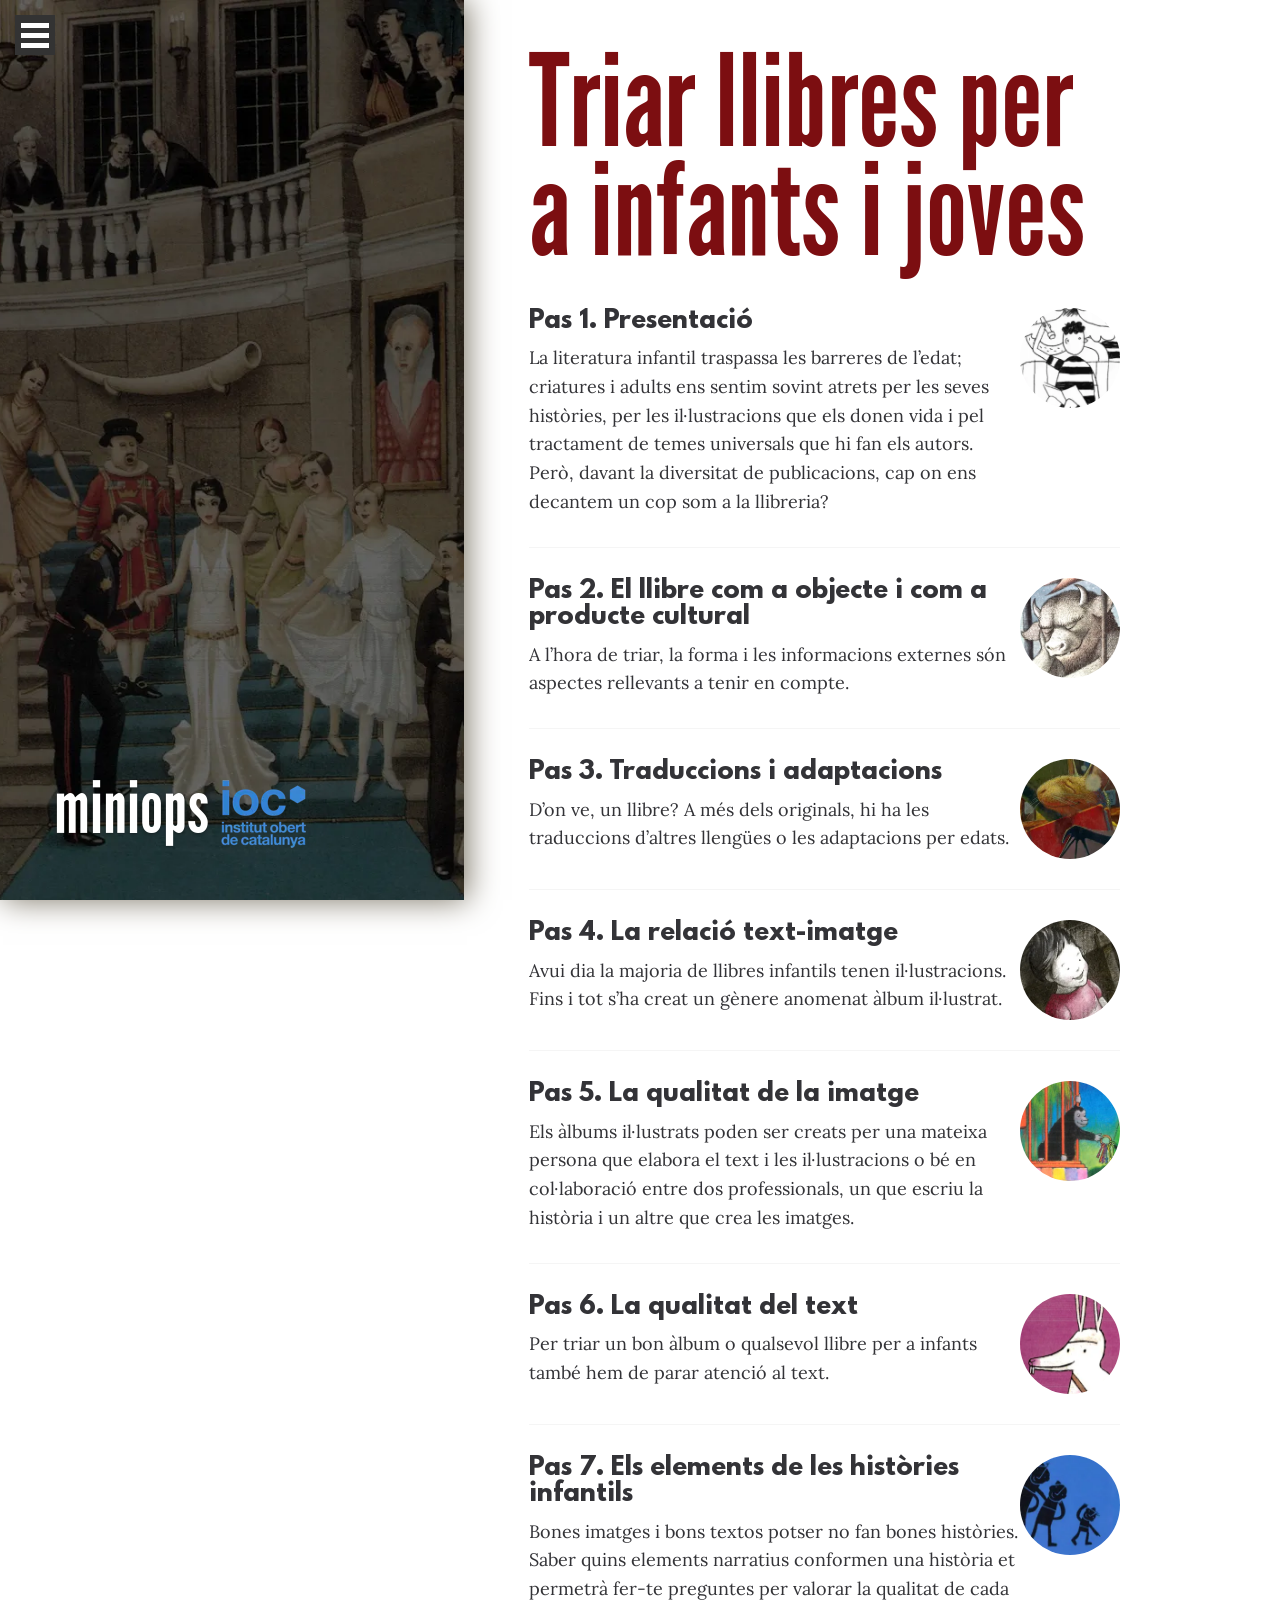
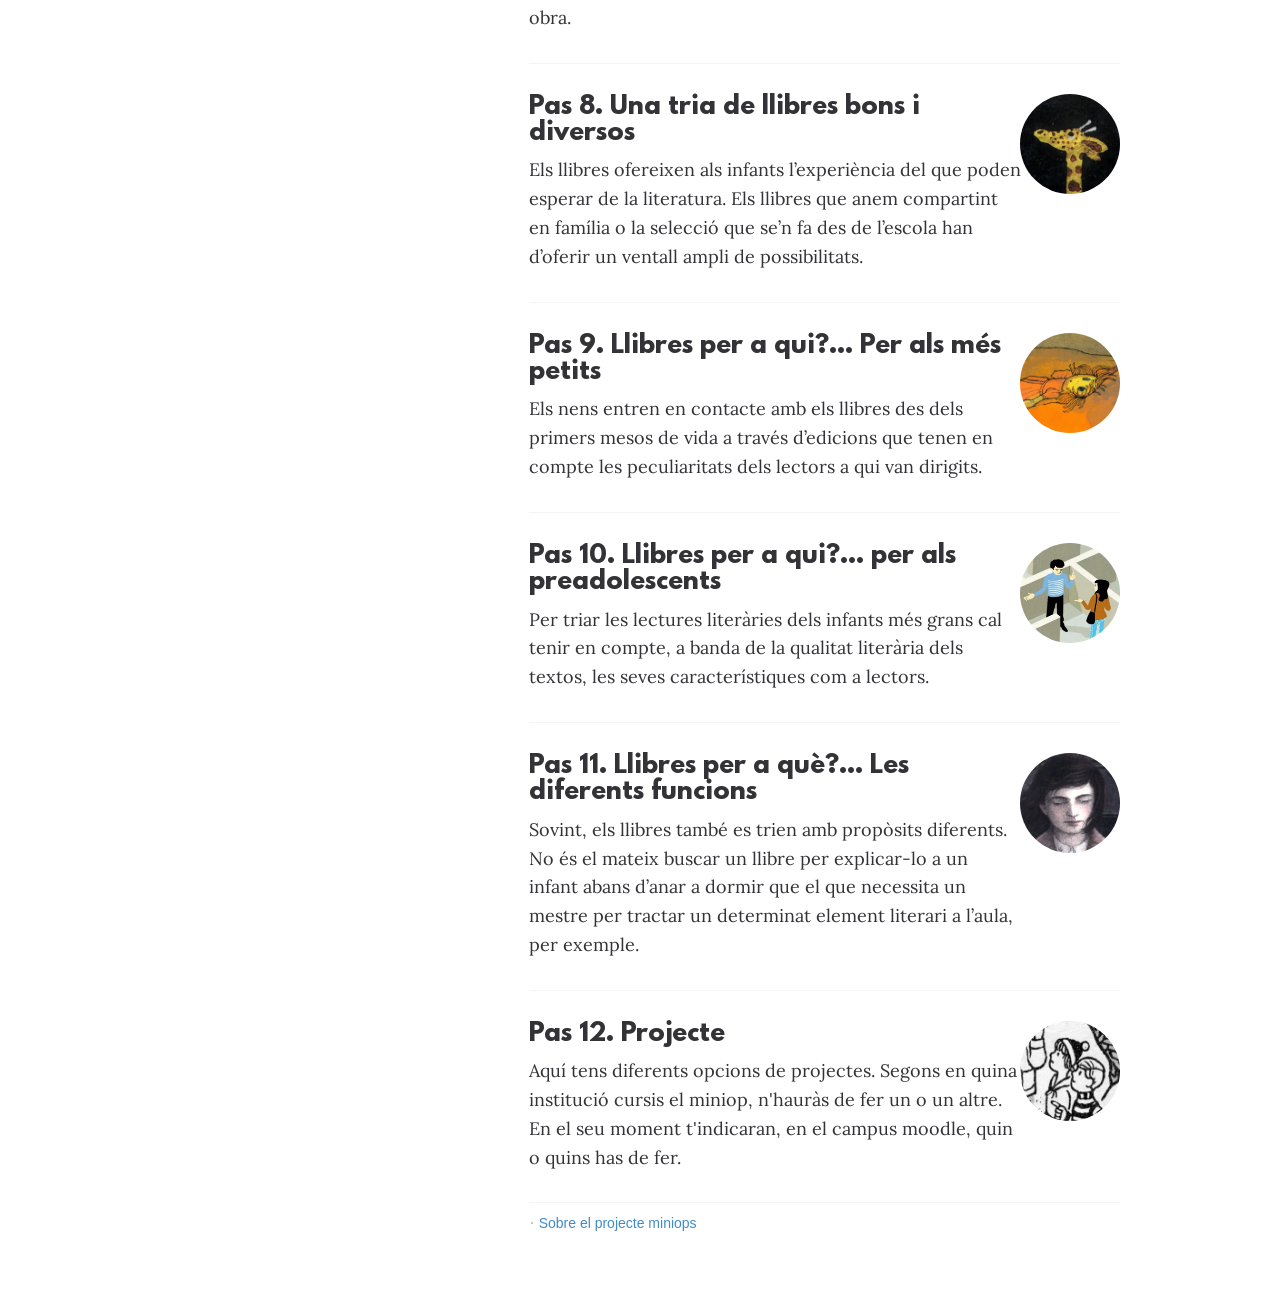
==== commit 29fb93ff: "Prepare lightweight self-contained static deploy" ====
--- a/index.html
+++ b/index.html
@@ -22,10 +22,7 @@
     <link rel="stylesheet" href="css/bootstrap.min.css">
     <!-- Fonts -->
     <link href="assets/css/plugins/font-awesome/css/font-awesome.min.css" rel="stylesheet" type="text/css">
-    <link rel="preconnect" href="https://fonts.googleapis.com">
-    <link rel="preconnect" href="https://fonts.gstatic.com" crossorigin>
-    <link href="https://fonts.googleapis.com/css?family=Lora:400,700,400italic,700italic|Montserrat:400,700|Pacifico|Source+Sans+Pro:400,700|Droid+Serif:400,400italic,700&display=swap" rel="stylesheet" type="text/css">
-    <link rel="stylesheet" href="https://weloveiconfonts.com/api/?family=entypo" type="text/css">
+    <link rel="stylesheet" href="css/fonts-local.css">
 <link rel="stylesheet" href="css/main.css">
     <link rel="stylesheet" href="css/miniops.css">
     <script src="js/vendor/modernizr-2.6.2-respond-1.1.0.min.js"></script>
@@ -37,7 +34,6 @@
             <div id="menu">
                 <h3>Índex del curs</h3>
                 <ul>
-                    <!-- <li><a href="../../index.html">Portada</a></li> -->
                     <li><a class="active" href="#">Portada</a></li>
                     <li><a href="1/index.html">Pas 1. Presentació</a></li>
                     <li><a href="2/index.html">Pas 2. El llibre com a objecte i com a producte cultural</a></li>
@@ -63,10 +59,8 @@
                 <noscript>
                     <div class="no-js-menu">
                         <ul>
-                            <li><i class="entypo-user"></i><a href="../index.html">Portada</a></li>
-                            <li><i class="entypo-star"></i><a href="favorites.html">Avís legal</a></li>
-                            <li><i class="entypo-chart-area"></i><a href="dashboard.html">miniops</a></li>
-                            <li><a href="../12/index.html">Pas 12. Projecte</a></li>
+                            <li><a href="index.html">Portada</a></li>
+                            <li><a href="12/index.html">Pas 12. Projecte</a></li>
                         </ul>
                     </div>
                 </noscript>
@@ -84,7 +78,7 @@
                         <h1 style="font-size: 72px; font-family: LeagueGothic;"><a style="border: none !important; padding: .13em;" href="https://miniops.ioc.cat/">miniops <img src="img/ioc.opt.webp" width="88" height="72" decoding="async"></a></h1>
                     </div>
                     <div class="secondary-info">
-                        <!-- <p><a class="btn btn-writer btn-post" href="#"><i class="entypo-doc-text"></i>Join Us</a> or <a href="#">Share your story</a></p> -->
+                        <!-- <p><a class="btn btn-writer btn-post" href="#">Join Us</a> or <a href="#">Share your story</a></p> -->
                     </div>
                 </div>
             </div>
@@ -269,7 +263,6 @@
            -->
                 <!-- Le footer -->
                 <div class="home-footer">
-                    <!-- <a href="post.html"> Sobre aquest curs </a> -->
                     <i class="link-spacer"></i>
                     <a href="https://miniops.ioc.cat/about.html"> Sobre el projecte miniops</a>
                 </div>
--- a/css/fonts-local.css
+++ b/css/fonts-local.css
@@ -0,0 +1,71 @@
+@font-face {
+  font-family: "Droid Serif";
+  font-style: italic;
+  font-weight: 400;
+  font-display: swap;
+  src: url("../fonts/google/droid-serif-400-italic.ttf") format("truetype");
+}
+
+@font-face {
+  font-family: "Droid Serif";
+  font-style: normal;
+  font-weight: 400;
+  font-display: swap;
+  src: url("../fonts/google/droid-serif-400.ttf") format("truetype");
+}
+
+@font-face {
+  font-family: "Droid Serif";
+  font-style: normal;
+  font-weight: 700;
+  font-display: swap;
+  src: url("../fonts/google/droid-serif-700.ttf") format("truetype");
+}
+
+@font-face {
+  font-family: "Lora";
+  font-style: italic;
+  font-weight: 400;
+  font-display: swap;
+  src: url("../fonts/google/lora-400-italic.ttf") format("truetype");
+}
+
+@font-face {
+  font-family: "Lora";
+  font-style: italic;
+  font-weight: 700;
+  font-display: swap;
+  src: url("../fonts/google/lora-700-italic.ttf") format("truetype");
+}
+
+@font-face {
+  font-family: "Lora";
+  font-style: normal;
+  font-weight: 400;
+  font-display: swap;
+  src: url("../fonts/google/lora-400.ttf") format("truetype");
+}
+
+@font-face {
+  font-family: "Lora";
+  font-style: normal;
+  font-weight: 700;
+  font-display: swap;
+  src: url("../fonts/google/lora-700.ttf") format("truetype");
+}
+
+@font-face {
+  font-family: "Source Sans Pro";
+  font-style: normal;
+  font-weight: 400;
+  font-display: swap;
+  src: url("../fonts/google/source-sans-pro-400.ttf") format("truetype");
+}
+
+@font-face {
+  font-family: "Source Sans Pro";
+  font-style: normal;
+  font-weight: 700;
+  font-display: swap;
+  src: url("../fonts/google/source-sans-pro-700.ttf") format("truetype");
+}
--- a/css/main.css
+++ b/css/main.css
@@ -111,12 +111,7 @@
   font-size: 18px;
 }
 
-/* line 77, ../sass/_type.sass */
-[class*="entypo-"]:before {
-  font-family: "entypo", sans-serif;
-}
-
-/* line 1, ../sass/_animate.scss */
+/* line 77, ../sass/_type.sass *//* line 1, ../sass/_animate.scss */
 .animated {
   -webkit-animation-fill-mode: both;
   -moz-animation-fill-mode: both;
@@ -1046,13 +1041,6 @@
 /* line 76, ../sass/partials/_shared.sass */
 .btn-like:active {
   background-color: #d62929;
-}
-
-/* line 79, ../sass/partials/_shared.sass */
-.entypo-heart,
-.entypo-doc-text {
-  font-style: normal;
-  margin-right: 10px;
 }
 
 /* line 1, ../sass/partials/_menu.sass */
